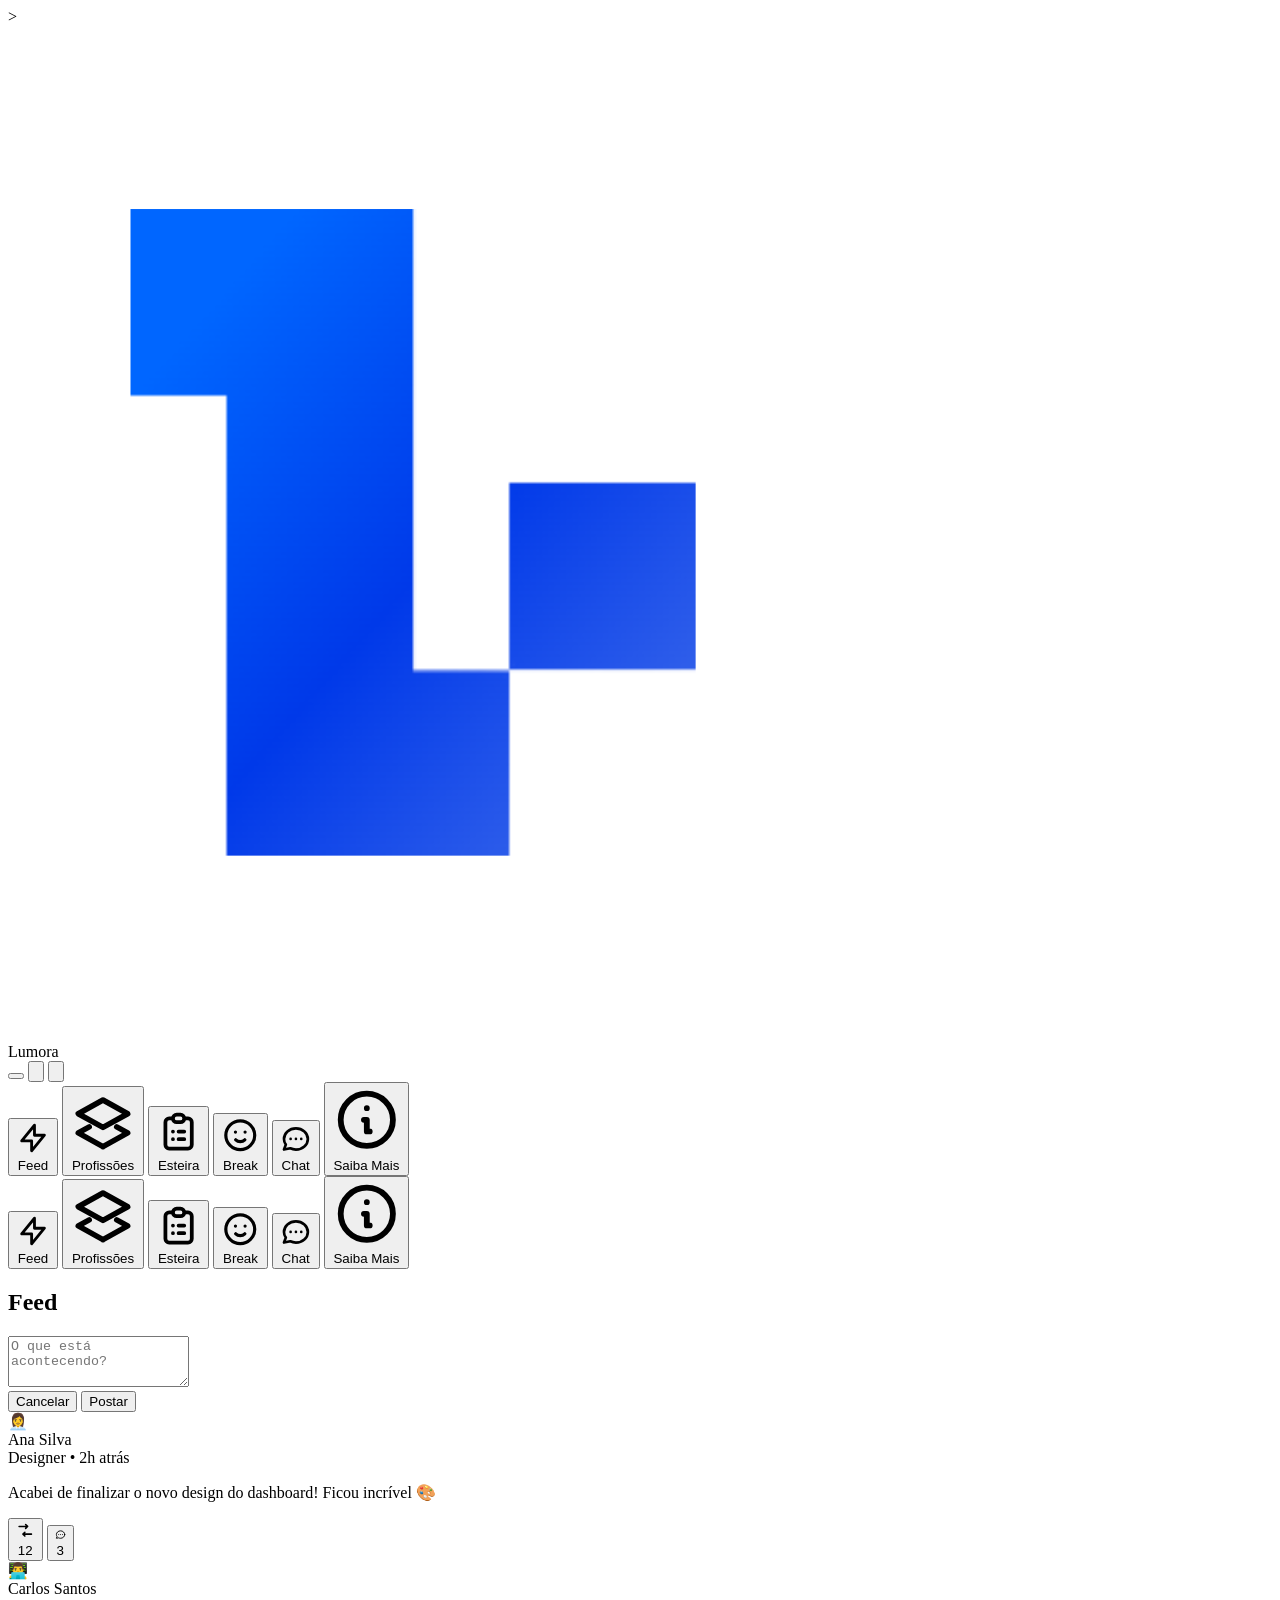
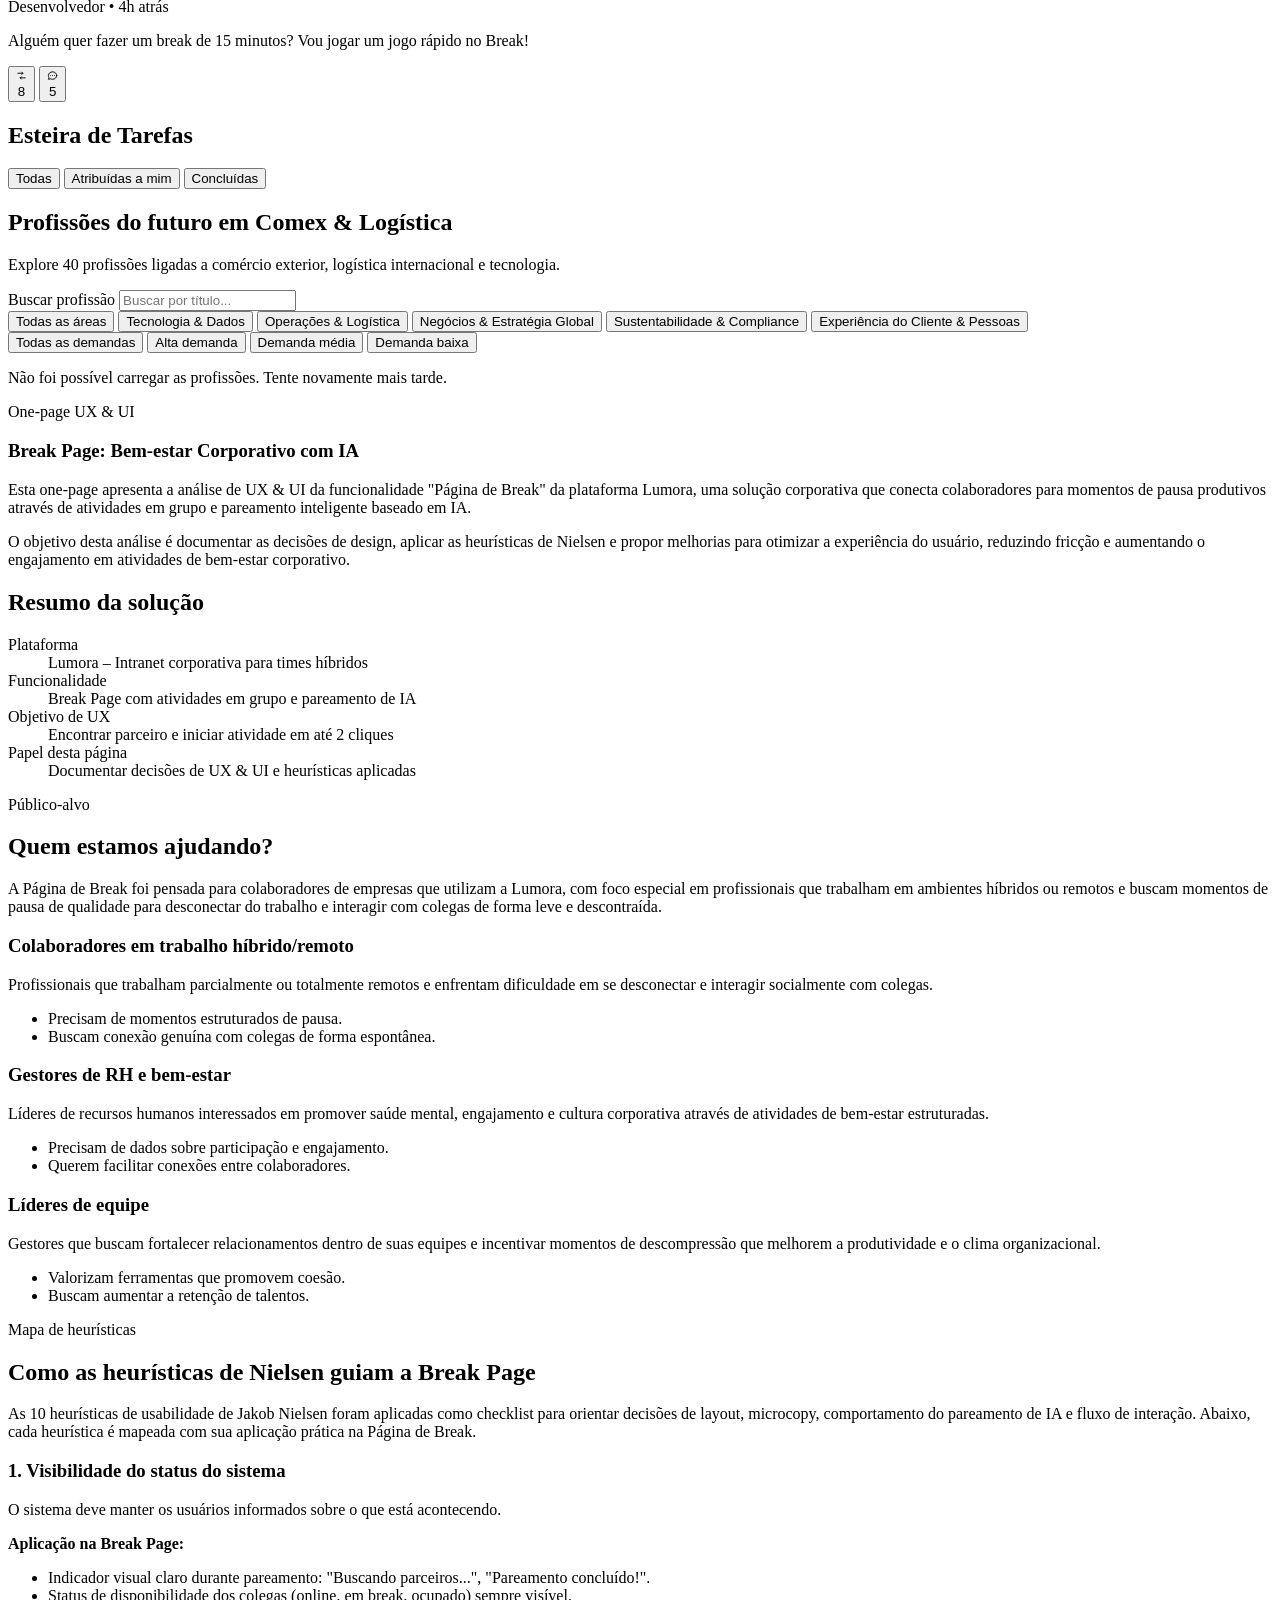
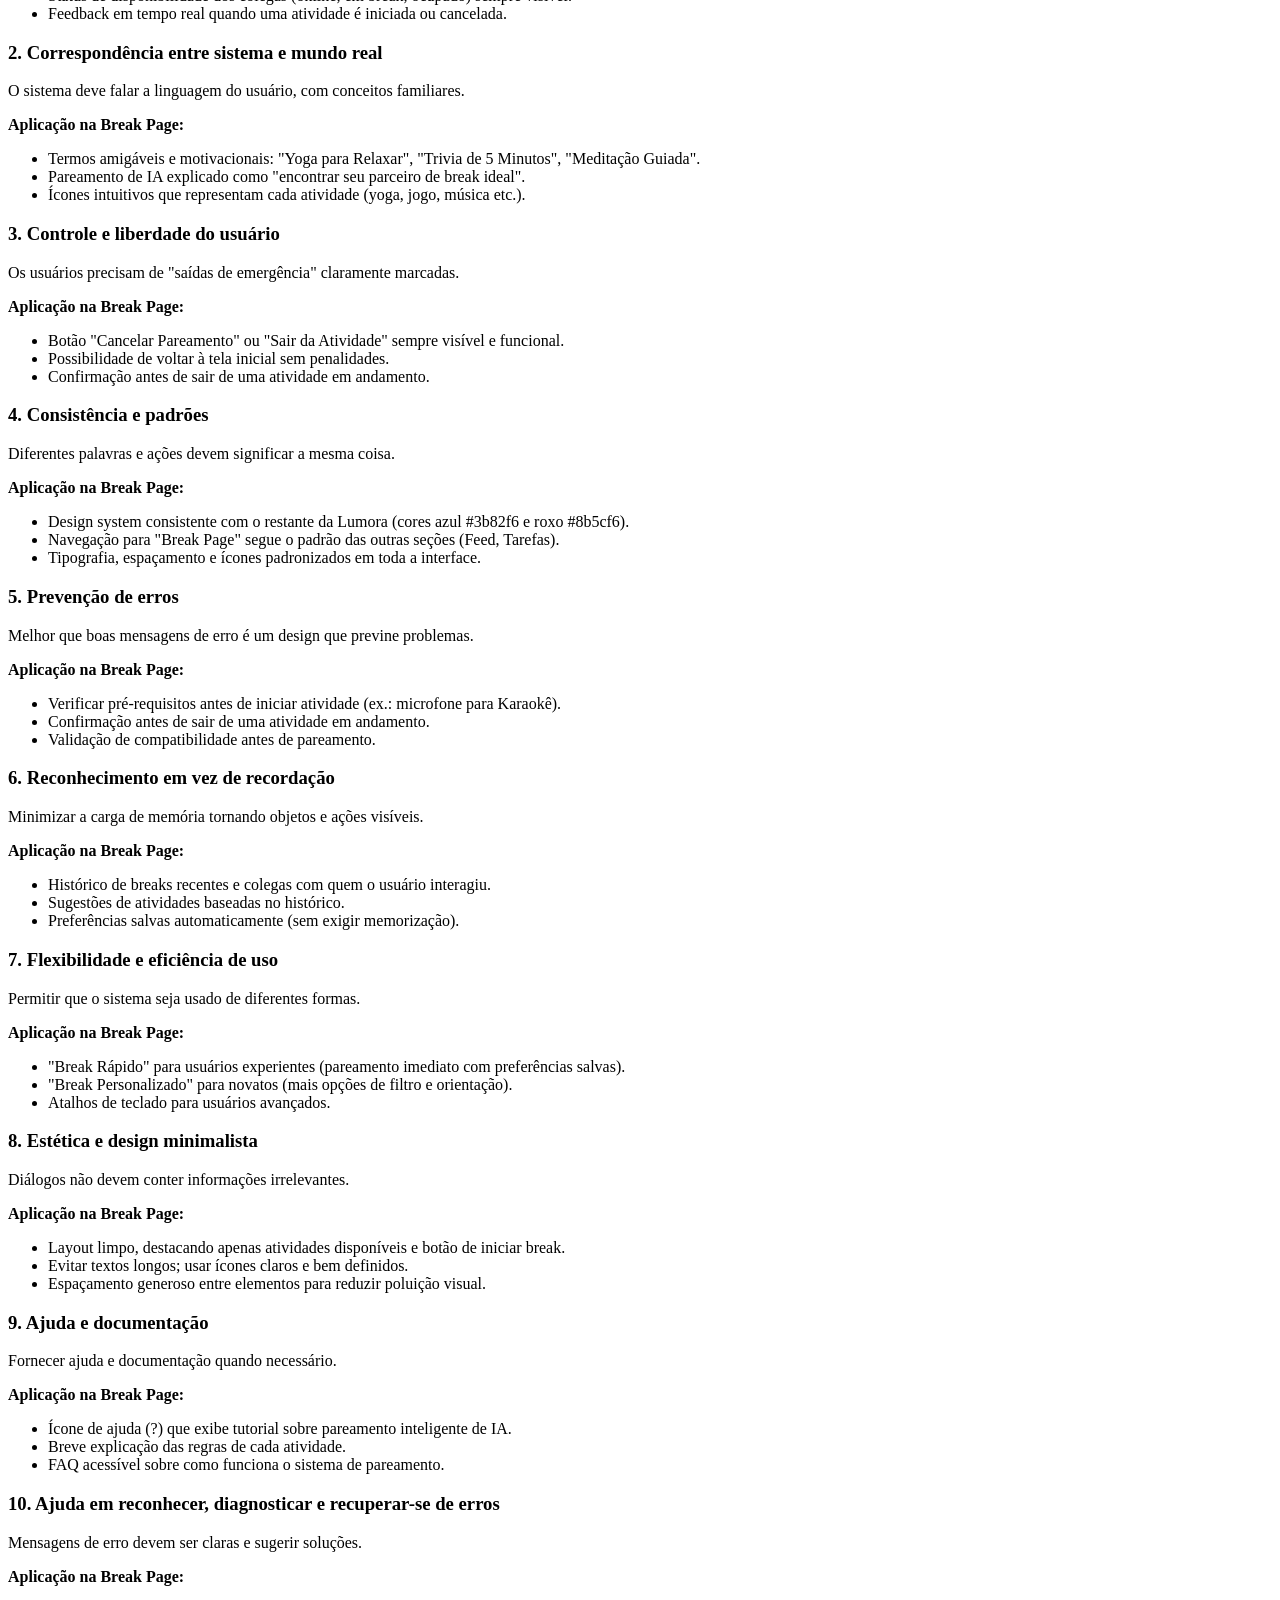
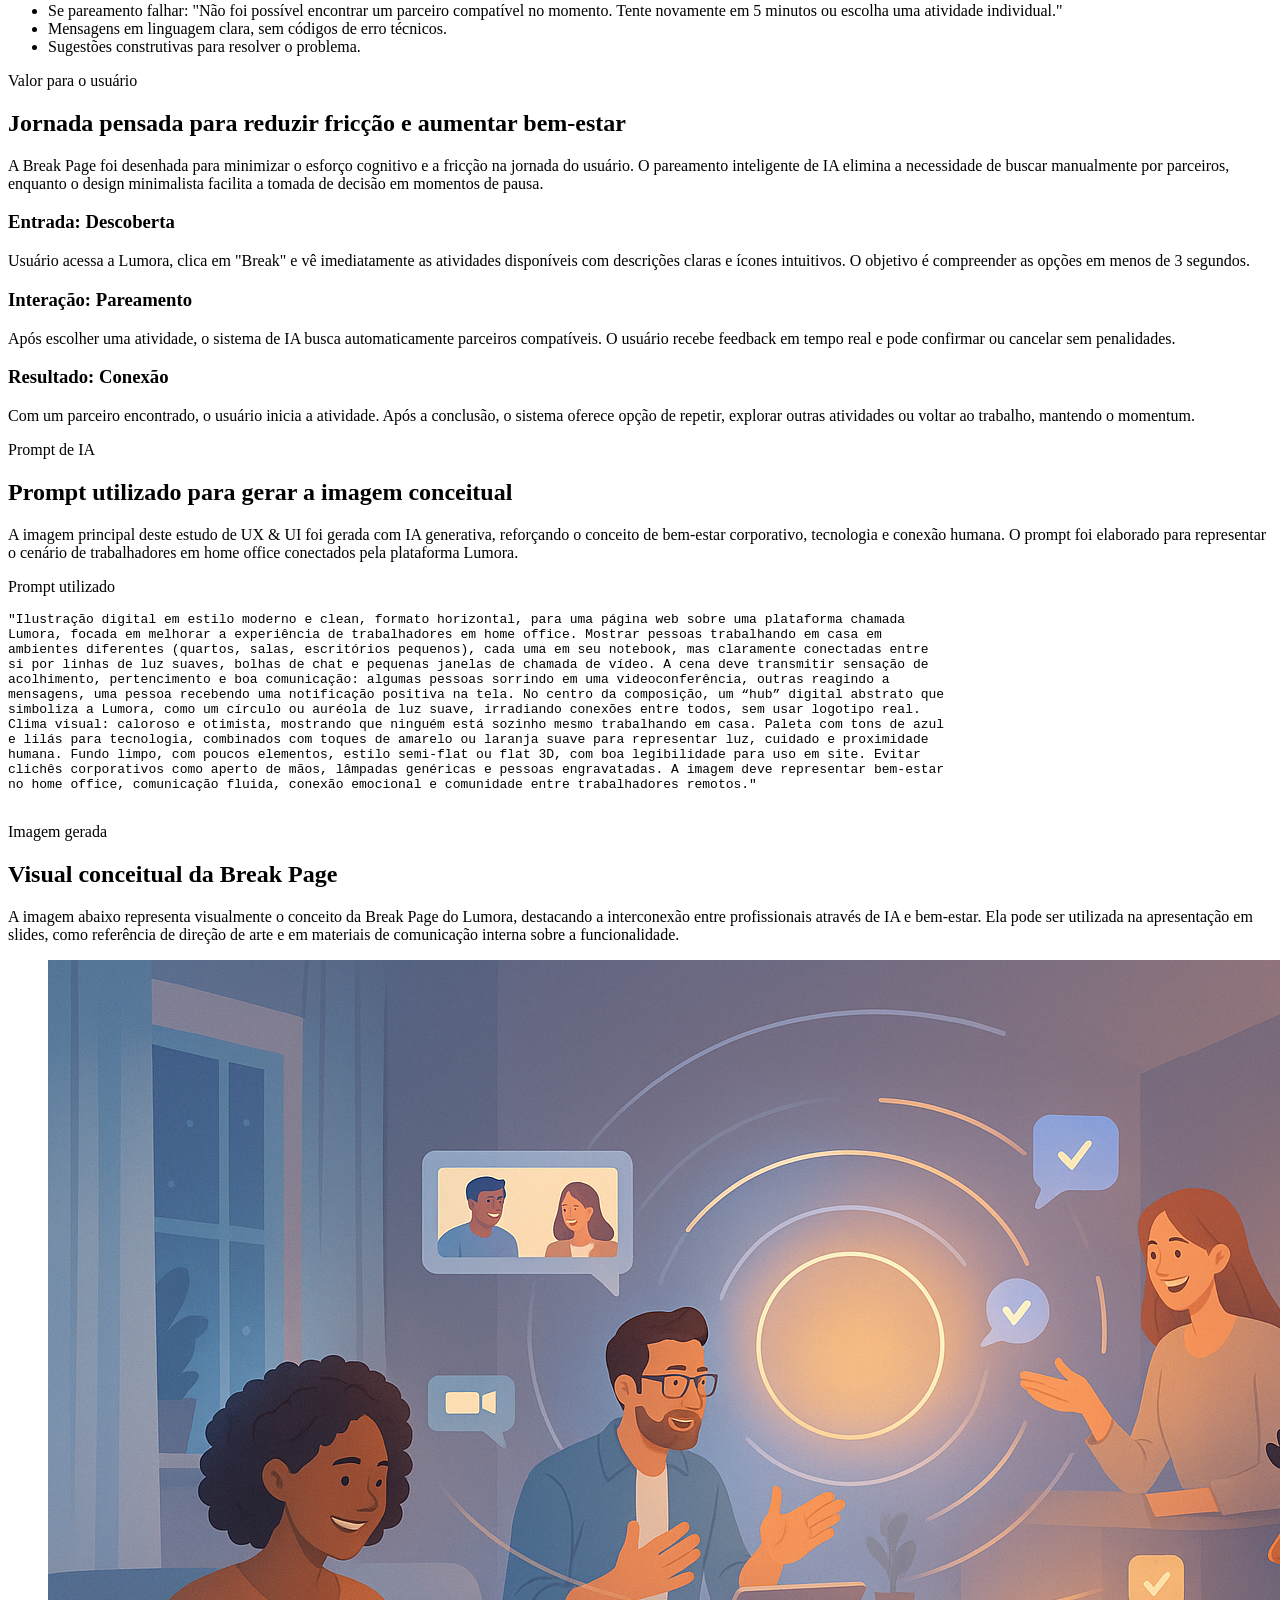
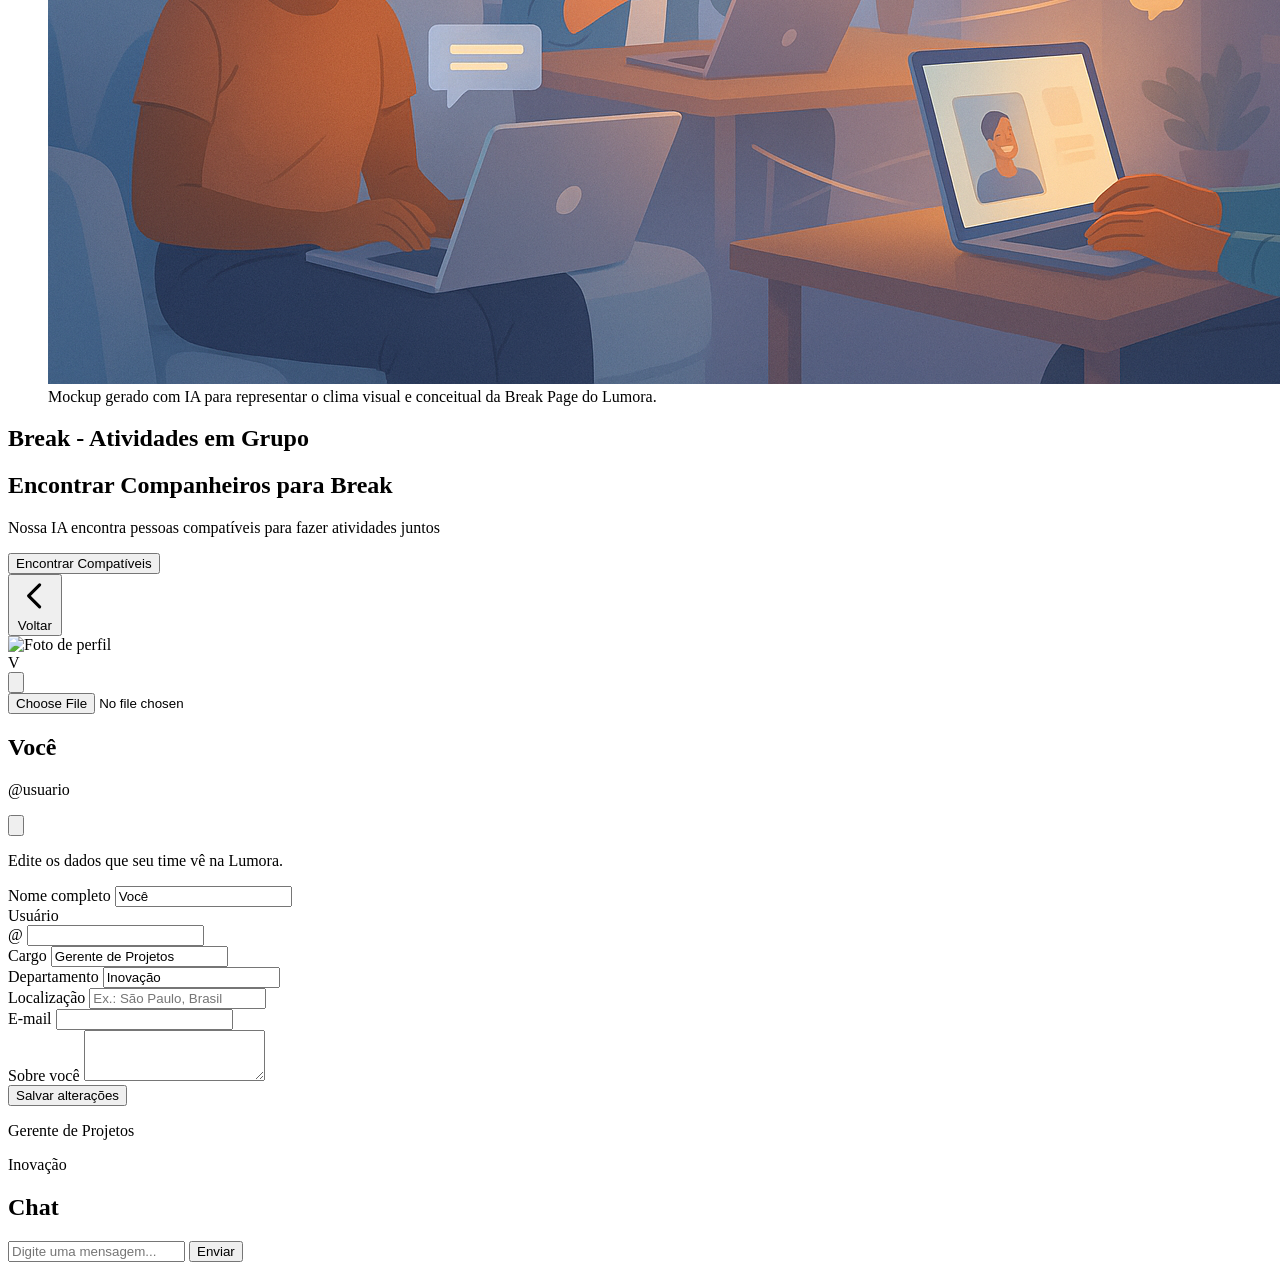
==== index.html @ 38720834 "Atualizando" ====
<!DOCTYPE html>
<html lang="pt-BR">

<head>
  <meta charset="UTF-8">
  <meta name="viewport" content="width=device-width, initial-scale=1.0">
  <title>Lumora - Plataforma Corporativa</title>
  <link href="./dist/output.css" rel="stylesheet">
  <script>

    (function () {
      const theme = localStorage.getItem('theme') || 'dark';
      if (theme === 'dark') {
        document.documentElement.classList.add('dark');
      } else {
        document.documentElement.classList.remove('dark');
      }
    })();
  </script>
</head>

<body
  class="bg-slate-50 dark:bg-slate-900 dark:bg-slate-950 dark:text-slate-50 min-h-screen text-slate-900 transition-colors">
  >
  <div id="app">
    <!-- Navigation -->
    <nav
      class="fixed top-0 left-0 right-0 h-16 bg-white dark:bg-slate-800 border-b border-slate-200 dark:border-slate-700 z-50 shadow-sm">
      <div class="h-full px-4 flex items-center justify-between max-w-7xl mx-auto">
        <div class="flex items-center gap-3">
          <div class="w-8 h-8 flex items-center justify-center flex-shrink-0">
            <img src="./assets/img/lumora-logo.png" alt="Lumora" class="w-8 h-8 object-contain">
          </div>
          <span class="font-bold text-lg hidden sm:inline text-slate-900 dark:text-white">Lumora</span>
        </div>
        <div class="flex items-center gap-2">
          <!-- Botão menu hambúrguer (só mobile) -->
          <button id="mobileMenuToggle"
            class="md:hidden flex flex-col justify-center items-center w-9 h-9 rounded-lg border border-slate-200 dark:border-slate-700 hover:bg-slate-100 dark:hover:bg-slate-700 transition-colors"
            aria-label="Abrir menu">
            <span class="block w-5 h-0.5 bg-slate-800 dark:bg-slate-100 rounded-sm"></span>
            <span class="block w-5 h-0.5 bg-slate-800 dark:bg-slate-100 rounded-sm my-0.5"></span>
            <span class="block w-5 h-0.5 bg-slate-800 dark:bg-slate-100 rounded-sm"></span>
          </button>

          <button id="themeToggle" class="p-2 rounded-lg hover:bg-slate-100 dark:hover:bg-slate-700 transition-colors"
            aria-label="Alternar tema" title="Alternar tema">
            <svg class="w-5 h-5" fill="currentColor" viewBox="0 0 20 20">
              <path d="M17.293 13.293A8 8 0 016.707 2.707a8.001 8.001 0 1010.586 10.586z"></path>
            </svg>
          </button>

          <button id="profileBtn" class="p-2 rounded-lg hover:bg-slate-100 dark:hover:bg-slate-700 transition-colors"
            aria-label="Perfil">
            <svg class="w-5 h-5" fill="none" stroke="currentColor" viewBox="0 0 24 24">
              <path stroke-linecap="round" stroke-linejoin="round" stroke-width="2"
                d="M16 7a4 4 0 11-8 0 4 4 0 018 0zM12 14a7 7 0 00-7 7h14a7 7 0 00-7-7z"></path>
            </svg>
          </button>
        </div>

      </div>
    </nav>

    <!-- Menu mobile (abre abaixo da barra fixa) -->
    <div id="mobileMenu"
      class="md:hidden fixed top-16 inset-x-0 bg-white dark:bg-slate-900 border-b border-slate-200 dark:border-slate-700 shadow-sm hidden z-40">
      <div class="px-4 py-3 space-y-1">
        <button
          class="nav-item w-full text-left px-4 py-3 rounded-lg bg-blue-50 dark:bg-blue-900/20 text-blue-600 dark:text-blue-400 font-medium transition-colors"
          data-page="feed">
          <svg class="w-5 h-5 inline mr-3" fill="none" stroke="currentColor" viewBox="0 0 24 24">
            <path stroke-linecap="round" stroke-linejoin="round" stroke-width="2" d="M13 10V3L4 14h7v7l9-11h-7z">
            </path>
          </svg>
          Feed
        </button>
        <button
          class="nav-item w-full text-left px-4 py-3 rounded-lg hover:bg-slate-100 dark:hover:bg-slate-700 transition-colors"
          data-page="professions">
          <svg class="w-5 h-5 inline mr-3" fill="none" stroke="currentColor" viewBox="0 0 24 24">
            <path stroke-linecap="round" stroke-linejoin="round" stroke-width="2"
              d="M12 14l9-5-9-5-9 5 9 5zm0 7l-9-5 4-2.222M12 21l9-5-4-2.222" />
          </svg>
          Profissões
        </button>

        <button
          class="nav-item w-full text-left px-4 py-3 rounded-lg hover:bg-slate-100 dark:hover:bg-slate-700 transition-colors"
          data-page="tasks">
          <svg class="w-5 h-5 inline mr-3" fill="none" stroke="currentColor" viewBox="0 0 24 24">
            <path stroke-linecap="round" stroke-linejoin="round" stroke-width="2"
              d="M9 5H7a2 2 0 00-2 2v12a2 2 0 002 2h10a2 2 0 002-2V7a2 2 0 00-2-2h-2M9 5a2 2 0 002 2h2a2 2 0 002-2M9 5a2 2 0 012-2h2a2 2 0 012 2m-3 7h3m-3 4h3m-6-4h.01M9 16h.01">
            </path>
          </svg>
          Esteira
        </button>
        <button
          class="nav-item w-full text-left px-4 py-3 rounded-lg hover:bg-slate-100 dark:hover:bg-slate-700 transition-colors"
          data-page="break">
          <svg class="w-5 h-5 inline mr-3" fill="none" stroke="currentColor" viewBox="0 0 24 24">
            <path stroke-linecap="round" stroke-linejoin="round" stroke-width="2"
              d="M14.828 14.828a4 4 0 01-5.656 0M9 10h.01M15 10h.01M21 12a9 9 0 11-18 0 9 9 0 0118 0z"></path>
          </svg>
          Break
        </button>
        <button
          class="nav-item w-full text-left px-4 py-3 rounded-lg hover:bg-slate-100 dark:hover:bg-slate-700 transition-colors"
          data-page="chat">
          <svg class="w-5 h-5 inline mr-3" fill="none" stroke="currentColor" viewBox="0 0 24 24">
            <path stroke-linecap="round" stroke-linejoin="round" stroke-width="2"
              d="M8 12h.01M12 12h.01M16 12h.01M21 12c0 4.418-4.03 8-9 8a9.863 9.863 0 01-4.255-.949L3 20l1.395-3.72C3.512 15.042 3 13.574 3 12c0-4.418 4.03-8 9-8s9 3.582 9 8z">
            </path>
          </svg>
          Chat
        </button>
        <button
          class="nav-item w-full text-left px-4 py-3 rounded-lg hover:bg-slate-100 dark:hover:bg-slate-700 transition-colors flex items-center"
          data-page="uxui">
          <svg class="w-5 h-5 inline mr-3" fill="none" stroke="currentColor" viewBox="0 0 24 24">
            <path stroke-linecap="round" stroke-linejoin="round" stroke-width="2"
              d="M13 16h-1v-4h-1m1-4h.01M12 3a9 9 0 100 18 9 9 0 000-18z" />
          </svg>
          <span>Saiba Mais</span>
        </button>

      </div>
    </div>

    <!-- Main Content -->
    <div class="flex pt-16 h-screen overflow-hidden">
      <!-- Sidebar -->
      <aside
        class="w-64 bg-white dark:bg-slate-800 border-r border-slate-200 dark:border-slate-700 overflow-y-auto hidden md:block">
        <div class="p-4 space-y-2">
          <button
            class="nav-item w-full text-left px-4 py-3 rounded-lg bg-blue-50 dark:bg-blue-900/20 text-blue-600 dark:text-blue-400 font-medium transition-colors"
            data-page="feed">
            <svg class="w-5 h-5 inline mr-3" fill="none" stroke="currentColor" viewBox="0 0 24 24">
              <path stroke-linecap="round" stroke-linejoin="round" stroke-width="2" d="M13 10V3L4 14h7v7l9-11h-7z">
              </path>
            </svg>
            Feed
          </button>
          <button
            class="nav-item w-full text-left px-4 py-3 rounded-lg hover:bg-slate-100 dark:hover:bg-slate-700 transition-colors"
            data-page="professions">
            <svg class="w-5 h-5 inline mr-3" fill="none" stroke="currentColor" viewBox="0 0 24 24">
              <path stroke-linecap="round" stroke-linejoin="round" stroke-width="2"
                d="M12 14l9-5-9-5-9 5 9 5zm0 7l-9-5 4-2.222M12 21l9-5-4-2.222" />
            </svg>
            Profissões
          </button>

          <button
            class="nav-item w-full text-left px-4 py-3 rounded-lg hover:bg-slate-100 dark:hover:bg-slate-700 transition-colors"
            data-page="tasks">
            <svg class="w-5 h-5 inline mr-3" fill="none" stroke="currentColor" viewBox="0 0 24 24">
              <path stroke-linecap="round" stroke-linejoin="round" stroke-width="2"
                d="M9 5H7a2 2 0 00-2 2v12a2 2 0 002 2h10a2 2 0 002-2V7a2 2 0 00-2-2h-2M9 5a2 2 0 002 2h2a2 2 0 002-2M9 5a2 2 0 012-2h2a2 2 0 012 2m-3 7h3m-3 4h3m-6-4h.01M9 16h.01">
              </path>
            </svg>
            Esteira
          </button>
          <button
            class="nav-item w-full text-left px-4 py-3 rounded-lg hover:bg-slate-100 dark:hover:bg-slate-700 transition-colors"
            data-page="break">
            <svg class="w-5 h-5 inline mr-3" fill="none" stroke="currentColor" viewBox="0 0 24 24">
              <path stroke-linecap="round" stroke-linejoin="round" stroke-width="2"
                d="M14.828 14.828a4 4 0 01-5.656 0M9 10h.01M15 10h.01M21 12a9 9 0 11-18 0 9 9 0 0118 0z"></path>
            </svg>
            Break
          </button>
          <button
            class="nav-item w-full text-left px-4 py-3 rounded-lg hover:bg-slate-100 dark:hover:bg-slate-700 transition-colors"
            data-page="chat">
            <svg class="w-5 h-5 inline mr-3" fill="none" stroke="currentColor" viewBox="0 0 24 24">
              <path stroke-linecap="round" stroke-linejoin="round" stroke-width="2"
                d="M8 12h.01M12 12h.01M16 12h.01M21 12c0 4.418-4.03 8-9 8a9.863 9.863 0 01-4.255-.949L3 20l1.395-3.72C3.512 15.042 3 13.574 3 12c0-4.418 4.03-8 9-8s9 3.582 9 8z">
              </path>
            </svg>
            Chat
          </button>

          <button
            class="nav-item w-full text-left px-4 py-3 rounded-lg hover:bg-slate-100 dark:hover:bg-slate-700 transition-colors flex items-center"
            data-page="uxui">
            <svg class="w-5 h-5 inline mr-3" fill="none" stroke="currentColor" viewBox="0 0 24 24">
              <path stroke-linecap="round" stroke-linejoin="round" stroke-width="2"
                d="M13 16h-1v-4h-1m1-4h.01M12 3a9 9 0 100 18 9 9 0 000-18z" />
            </svg>
            <span>Saiba Mais</span>
          </button>
        </div>
      </aside>

      <!-- Main Area -->
      <main class="flex-1 overflow-y-auto bg-slate-50 dark:bg-slate-900">
        <!-- Feed Page -->
        <section id="feed-page" class="page-content p-4 md:p-6">
          <div class="max-w-2xl mx-auto">
            <h1 class="text-3xl font-bold mb-6">Feed</h1>

            <!-- New Post Form -->
            <div class="bg-white dark:bg-slate-800 rounded-lg border border-slate-200 dark:border-slate-700 p-4 mb-6">
              <textarea id="newPostText" placeholder="O que está acontecendo?"
                class="w-full bg-transparent resize-none focus:outline-none text-sm placeholder-slate-400 dark:placeholder-slate-500"
                rows="3"></textarea>
              <div class="flex justify-end gap-2 mt-3">
                <button
                  class="px-4 py-2 text-sm font-medium text-slate-600 dark:text-slate-400 hover:bg-slate-100 dark:hover:bg-slate-700 rounded-lg transition-colors">Cancelar</button>
                <button id="postBtn"
                  class="px-4 py-2 text-sm font-medium bg-blue-600 text-white rounded-lg hover:bg-blue-700 transition-colors">Postar</button>
              </div>
            </div>

            <!-- Posts Feed -->
            <div id="feed-list" class="space-y-4">
              <!-- Posts will be rendered here -->
            </div>
          </div>
        </section>

        <!-- Tasks Page -->
        <section id="tasks-page" class="page-content hidden p-4 md:p-6">
          <div class="max-w-4xl mx-auto">
            <h1 class="text-3xl font-bold mb-6">Esteira de Tarefas</h1>

            <!-- Task Filters -->
            <div class="flex gap-2 mb-6 overflow-x-auto pb-2">
              <button
                class="task-filter px-4 py-2 rounded-full text-sm font-medium bg-blue-100 dark:bg-blue-900/30 text-blue-600 dark:text-blue-400 whitespace-nowrap"
                data-filter="all">Todas</button>
              <button
                class="task-filter px-4 py-2 rounded-full text-sm font-medium hover:bg-slate-100 dark:hover:bg-slate-700 whitespace-nowrap"
                data-filter="assigned">Atribuídas a mim</button>
              <button
                class="task-filter px-4 py-2 rounded-full text-sm font-medium hover:bg-slate-100 dark:hover:bg-slate-700 whitespace-nowrap"
                data-filter="completed">Concluídas</button>
            </div>

            <!-- Tasks List -->
            <div id="tasks-list" class="space-y-3">
              <!-- Tasks will be rendered here -->
            </div>
          </div>
        </section>

        <!-- Professions Page -->
        <section id="professions-page" class="page-content hidden p-4 md:p-6">
          <!-- Profissões do Futuro (SPA GS) -->
          <section id="professions-section" aria-labelledby="professions-title" class="mt-10">
            <div class="max-w-2xl mx-auto">
              <div class="flex flex-col gap-4 md:flex-row md:items-end md:justify-between mb-4">
                <div>
                  <h2 id="professions-title" class="text-2xl font-bold">Profissões do futuro em Comex & Logística</h2>
                  <p class="text-sm text-slate-600 dark:text-slate-400">
                    Explore 40 profissões ligadas a comércio exterior, logística internacional e tecnologia.
                  </p>
                </div>
                <div class="w-full md:w-64">
                  <label for="professions-search" class="sr-only">Buscar profissão</label>
                  <input id="professions-search" type="text" placeholder="Buscar por título..."
                    class="w-full px-3 py-2 rounded-lg border border-slate-200 dark:border-slate-700 bg-white dark:bg-slate-800 text-sm focus:outline-none focus:ring-2 focus:ring-blue-500">
                </div>
              </div>

              <!-- Filtros -->
              <div class="flex flex-wrap gap-2 mb-4" aria-label="Filtrar por área">
                <button type="button"
                  class="profession-area-filter px-3 py-1.5 rounded-full text-xs border border-slate-300 dark:border-slate-600"
                  data-area="all">
                  Todas as áreas
                </button>
                <button type="button"
                  class="profession-area-filter px-3 py-1.5 rounded-full text-xs border border-slate-300 dark:border-slate-600"
                  data-area="Tecnologia & Dados">
                  Tecnologia & Dados
                </button>
                <button type="button"
                  class="profession-area-filter px-3 py-1.5 rounded-full text-xs border border-slate-300 dark:border-slate-600"
                  data-area="Operações & Logística">
                  Operações & Logística
                </button>
                <button type="button"
                  class="profession-area-filter px-3 py-1.5 rounded-full text-xs border border-slate-300 dark:border-slate-600"
                  data-area="Negócios & Estratégia Global">
                  Negócios & Estratégia Global
                </button>
                <button type="button"
                  class="profession-area-filter px-3 py-1.5 rounded-full text-xs border border-slate-300 dark:border-slate-600"
                  data-area="Sustentabilidade & Compliance">
                  Sustentabilidade & Compliance
                </button>
                <button type="button"
                  class="profession-area-filter px-3 py-1.5 rounded-full text-xs border border-slate-300 dark:border-slate-600"
                  data-area="Experiência do Cliente & Pessoas">
                  Experiência do Cliente & Pessoas
                </button>
              </div>

              <div class="flex flex-wrap gap-2 mb-6" aria-label="Filtrar por demanda">
                <button type="button"
                  class="profession-demand-filter px-3 py-1.5 rounded-full text-xs border border-slate-300 dark:border-slate-600"
                  data-demand="all">
                  Todas as demandas
                </button>
                <button type="button"
                  class="profession-demand-filter px-3 py-1.5 rounded-full text-xs border border-slate-300 dark:border-slate-600"
                  data-demand="Alta">
                  Alta demanda
                </button>
                <button type="button"
                  class="profession-demand-filter px-3 py-1.5 rounded-full text-xs border border-slate-300 dark:border-slate-600"
                  data-demand="Média">
                  Demanda média
                </button>
                <button type="button"
                  class="profession-demand-filter px-3 py-1.5 rounded-full text-xs border border-slate-300 dark:border-slate-600"
                  data-demand="Baixa">
                  Demanda baixa
                </button>
              </div>

              <!-- Lista de profissões -->
              <div id="professions-list" class="grid gap-4 sm:grid-cols-2" aria-live="polite">
                <!-- Cards de profissões serão renderizados aqui -->
              </div>
            </div>
          </section>
        </section>


        <section id="uxui-page" class="page-content hidden p-4 md:p-6">
          <div class="max-w-6xl mx-auto">

            <!-- 1. Tema -->
            <section id="tema" class="grid gap-10 md:grid-cols-2 items-center">
              <div>
                <p class="text-xs uppercase tracking-[0.22em] text-blue-500 dark:text-blue-400 mb-3">One-page UX &amp;
                  UI</p>
                <h1 class="text-3xl md:text-4xl font-bold leading-tight mb-4 text-slate-900 dark:text-slate-50">
                  Break Page: <span class="text-blue-600 dark:text-blue-400">Bem-estar Corporativo com IA</span>
                </h1>
                <p class="text-sm md:text-base text-slate-600 dark:text-slate-300 mb-4">
                  Esta one-page apresenta a análise de UX &amp; UI da funcionalidade "Página de Break" da plataforma
                  Lumora,
                  uma solução corporativa que conecta colaboradores para momentos de pausa produtivos através de
                  atividades
                  em grupo e pareamento inteligente baseado em IA.
                </p>
                <p class="text-sm text-slate-600 dark:text-slate-400">
                  O objetivo desta análise é documentar as decisões de design, aplicar as heurísticas de Nielsen e
                  propor
                  melhorias para otimizar a experiência do usuário, reduzindo fricção e aumentando o engajamento em
                  atividades
                  de bem-estar corporativo.
                </p>
              </div>
              <div
                class="bg-gradient-to-br from-blue-50 via-white to-purple-50 dark:from-blue-600/20 dark:via-slate-900 dark:to-purple-500/10 rounded-2xl border border-slate-200 dark:border-slate-700 p-6">
                <h2 class="text-sm font-semibold mb-3 text-slate-900 dark:text-slate-100">Resumo da solução</h2>
                <dl class="space-y-3 text-xs text-slate-600 dark:text-slate-300">
                  <div class="flex justify-between gap-4">
                    <dt class="text-slate-500 dark:text-slate-400">Plataforma</dt>
                    <dd class="font-medium text-slate-900 dark:text-slate-100 text-right">
                      Lumora – Intranet corporativa para times híbridos
                    </dd>
                  </div>
                  <div class="flex justify-between gap-4">
                    <dt class="text-slate-500 dark:text-slate-400">Funcionalidade</dt>
                    <dd class="font-medium text-slate-900 dark:text-slate-100 text-right">
                      Break Page com atividades em grupo e pareamento de IA
                    </dd>
                  </div>
                  <div class="flex justify-between gap-4">
                    <dt class="text-slate-500 dark:text-slate-400">Objetivo de UX</dt>
                    <dd class="font-medium text-slate-900 dark:text-slate-100 text-right">
                      Encontrar parceiro e iniciar atividade em até 2 cliques
                    </dd>
                  </div>
                  <div class="flex justify-between gap-4">
                    <dt class="text-slate-500 dark:text-slate-400">Papel desta página</dt>
                    <dd class="font-medium text-slate-900 dark:text-slate-100 text-right">
                      Documentar decisões de UX &amp; UI e heurísticas aplicadas
                    </dd>
                  </div>
                </dl>
              </div>
            </section>

            <!-- 2. Público-alvo -->
            <section id="publico" class="space-y-6 mt-16">
              <header>
                <p class="text-xs uppercase tracking-[0.22em] text-blue-500 dark:text-blue-400 mb-2">Público-alvo</p>
                <h2 class="text-xl md:text-2xl font-semibold mb-2 text-slate-900 dark:text-slate-50">Quem estamos
                  ajudando?</h2>
                <p class="text-sm text-slate-600 dark:text-slate-300 max-w-2xl">
                  A Página de Break foi pensada para colaboradores de empresas que utilizam a Lumora, com foco especial
                  em
                  profissionais que trabalham em ambientes híbridos ou remotos e buscam momentos de pausa de qualidade
                  para
                  desconectar do trabalho e interagir com colegas de forma leve e descontraída.
                </p>
              </header>
              <div class="grid gap-4 md:grid-cols-3">
                <article
                  class="rounded-2xl border border-slate-200 dark:border-slate-700 bg-white dark:bg-slate-800 p-4">
                  <h3 class="text-sm font-semibold mb-1 text-slate-900 dark:text-slate-100">
                    Colaboradores em trabalho híbrido/remoto
                  </h3>
                  <p class="text-xs text-slate-600 dark:text-slate-300 mb-2">
                    Profissionais que trabalham parcialmente ou totalmente remotos e enfrentam dificuldade em se
                    desconectar
                    e interagir socialmente com colegas.
                  </p>
                  <ul class="text-[11px] text-slate-600 dark:text-slate-400 space-y-1 list-disc list-inside">
                    <li>Precisam de momentos estruturados de pausa.</li>
                    <li>Buscam conexão genuína com colegas de forma espontânea.</li>
                  </ul>
                </article>

                <article
                  class="rounded-2xl border border-slate-200 dark:border-slate-700 bg-white dark:bg-slate-800 p-4">
                  <h3 class="text-sm font-semibold mb-1 text-slate-900 dark:text-slate-100">
                    Gestores de RH e bem-estar
                  </h3>
                  <p class="text-xs text-slate-600 dark:text-slate-300 mb-2">
                    Líderes de recursos humanos interessados em promover saúde mental, engajamento e cultura corporativa
                    através de atividades de bem-estar estruturadas.
                  </p>
                  <ul class="text-[11px] text-slate-600 dark:text-slate-400 space-y-1 list-disc list-inside">
                    <li>Precisam de dados sobre participação e engajamento.</li>
                    <li>Querem facilitar conexões entre colaboradores.</li>
                  </ul>
                </article>

                <article
                  class="rounded-2xl border border-slate-200 dark:border-slate-700 bg-white dark:bg-slate-800 p-4">
                  <h3 class="text-sm font-semibold mb-1 text-slate-900 dark:text-slate-100">
                    Líderes de equipe
                  </h3>
                  <p class="text-xs text-slate-600 dark:text-slate-300 mb-2">
                    Gestores que buscam fortalecer relacionamentos dentro de suas equipes e incentivar momentos de
                    descompressão que melhorem a produtividade e o clima organizacional.
                  </p>
                  <ul class="text-[11px] text-slate-600 dark:text-slate-400 space-y-1 list-disc list-inside">
                    <li>Valorizam ferramentas que promovem coesão.</li>
                    <li>Buscam aumentar a retenção de talentos.</li>
                  </ul>
                </article>
              </div>
            </section>

            <!-- 3. Mapa de heurísticas -->
            <section id="heuristicas" class="space-y-6 mt-16">
              <header>
                <p class="text-xs uppercase tracking-[0.22em] text-blue-500 dark:text-blue-400 mb-2">Mapa de heurísticas
                </p>
                <h2 class="text-xl md:text-2xl font-semibold mb-2 text-slate-900 dark:text-slate-50">
                  Como as heurísticas de Nielsen guiam a Break Page
                </h2>
                <p class="text-sm text-slate-600 dark:text-slate-300 max-w-2xl">
                  As 10 heurísticas de usabilidade de Jakob Nielsen foram aplicadas como checklist para orientar
                  decisões de
                  layout, microcopy, comportamento do pareamento de IA e fluxo de interação. Abaixo, cada heurística é
                  mapeada
                  com sua aplicação prática na Página de Break.
                </p>
              </header>
              <div class="space-y-4">

                <!-- Heurística 1 -->
                <article
                  class="rounded-2xl border border-slate-200 dark:border-slate-700 bg-white dark:bg-slate-800 p-4">
                  <div class="grid gap-4 md:grid-cols-3">
                    <div>
                      <h3 class="text-sm font-semibold mb-1 text-blue-600 dark:text-blue-400">
                        1. Visibilidade do status do sistema
                      </h3>
                      <p class="text-[11px] text-slate-600 dark:text-slate-400">
                        O sistema deve manter os usuários informados sobre o que está acontecendo.
                      </p>
                    </div>
                    <div class="md:col-span-2">
                      <p class="text-xs text-slate-700 dark:text-slate-300 mb-2">
                        <strong>Aplicação na Break Page:</strong>
                      </p>
                      <ul class="text-[11px] text-slate-600 dark:text-slate-300 space-y-1 list-disc list-inside">
                        <li>Indicador visual claro durante pareamento: "Buscando parceiros...", "Pareamento concluído!".
                        </li>
                        <li>Status de disponibilidade dos colegas (online, em break, ocupado) sempre visível.</li>
                        <li>Feedback em tempo real quando uma atividade é iniciada ou cancelada.</li>
                      </ul>
                    </div>
                  </div>
                </article>

                <!-- Heurística 2 -->
                <article
                  class="rounded-2xl border border-slate-200 dark:border-slate-700 bg-white dark:bg-slate-800 p-4">
                  <div class="grid gap-4 md:grid-cols-3">
                    <div>
                      <h3 class="text-sm font-semibold mb-1 text-blue-600 dark:text-blue-400">
                        2. Correspondência entre sistema e mundo real
                      </h3>
                      <p class="text-[11px] text-slate-600 dark:text-slate-400">
                        O sistema deve falar a linguagem do usuário, com conceitos familiares.
                      </p>
                    </div>
                    <div class="md:col-span-2">
                      <p class="text-xs text-slate-700 dark:text-slate-300 mb-2">
                        <strong>Aplicação na Break Page:</strong>
                      </p>
                      <ul class="text-[11px] text-slate-600 dark:text-slate-300 space-y-1 list-disc list-inside">
                        <li>Termos amigáveis e motivacionais: "Yoga para Relaxar", "Trivia de 5 Minutos", "Meditação
                          Guiada".</li>
                        <li>Pareamento de IA explicado como "encontrar seu parceiro de break ideal".</li>
                        <li>Ícones intuitivos que representam cada atividade (yoga, jogo, música etc.).</li>
                      </ul>
                    </div>
                  </div>
                </article>

                <!-- Heurística 3 -->
                <article
                  class="rounded-2xl border border-slate-200 dark:border-slate-700 bg-white dark:bg-slate-800 p-4">
                  <div class="grid gap-4 md:grid-cols-3">
                    <div>
                      <h3 class="text-sm font-semibold mb-1 text-blue-600 dark:text-blue-400">
                        3. Controle e liberdade do usuário
                      </h3>
                      <p class="text-[11px] text-slate-600 dark:text-slate-400">
                        Os usuários precisam de "saídas de emergência" claramente marcadas.
                      </p>
                    </div>
                    <div class="md:col-span-2">
                      <p class="text-xs text-slate-700 dark:text-slate-300 mb-2">
                        <strong>Aplicação na Break Page:</strong>
                      </p>
                      <ul class="text-[11px] text-slate-600 dark:text-slate-300 space-y-1 list-disc list-inside">
                        <li>Botão "Cancelar Pareamento" ou "Sair da Atividade" sempre visível e funcional.</li>
                        <li>Possibilidade de voltar à tela inicial sem penalidades.</li>
                        <li>Confirmação antes de sair de uma atividade em andamento.</li>
                      </ul>
                    </div>
                  </div>
                </article>

                <!-- Heurística 4 -->
                <article
                  class="rounded-2xl border border-slate-200 dark:border-slate-700 bg-white dark:bg-slate-800 p-4">
                  <div class="grid gap-4 md:grid-cols-3">
                    <div>
                      <h3 class="text-sm font-semibold mb-1 text-blue-600 dark:text-blue-400">
                        4. Consistência e padrões
                      </h3>
                      <p class="text-[11px] text-slate-600 dark:text-slate-400">
                        Diferentes palavras e ações devem significar a mesma coisa.
                      </p>
                    </div>
                    <div class="md:col-span-2">
                      <p class="text-xs text-slate-700 dark:text-slate-300 mb-2">
                        <strong>Aplicação na Break Page:</strong>
                      </p>
                      <ul class="text-[11px] text-slate-600 dark:text-slate-300 space-y-1 list-disc list-inside">
                        <li>Design system consistente com o restante da Lumora (cores azul #3b82f6 e roxo #8b5cf6).</li>
                        <li>Navegação para "Break Page" segue o padrão das outras seções (Feed, Tarefas).</li>
                        <li>Tipografia, espaçamento e ícones padronizados em toda a interface.</li>
                      </ul>
                    </div>
                  </div>
                </article>

                <!-- Heurística 5 -->
                <article
                  class="rounded-2xl border border-slate-200 dark:border-slate-700 bg-white dark:bg-slate-800 p-4">
                  <div class="grid gap-4 md:grid-cols-3">
                    <div>
                      <h3 class="text-sm font-semibold mb-1 text-blue-600 dark:text-blue-400">
                        5. Prevenção de erros
                      </h3>
                      <p class="text-[11px] text-slate-600 dark:text-slate-400">
                        Melhor que boas mensagens de erro é um design que previne problemas.
                      </p>
                    </div>
                    <div class="md:col-span-2">
                      <p class="text-xs text-slate-700 dark:text-slate-300 mb-2">
                        <strong>Aplicação na Break Page:</strong>
                      </p>
                      <ul class="text-[11px] text-slate-600 dark:text-slate-300 space-y-1 list-disc list-inside">
                        <li>Verificar pré-requisitos antes de iniciar atividade (ex.: microfone para Karaokê).</li>
                        <li>Confirmação antes de sair de uma atividade em andamento.</li>
                        <li>Validação de compatibilidade antes de pareamento.</li>
                      </ul>
                    </div>
                  </div>
                </article>

                <!-- Heurística 6 -->
                <article
                  class="rounded-2xl border border-slate-200 dark:border-slate-700 bg-white dark:bg-slate-800 p-4">
                  <div class="grid gap-4 md:grid-cols-3">
                    <div>
                      <h3 class="text-sm font-semibold mb-1 text-blue-600 dark:text-blue-400">
                        6. Reconhecimento em vez de recordação
                      </h3>
                      <p class="text-[11px] text-slate-600 dark:text-slate-400">
                        Minimizar a carga de memória tornando objetos e ações visíveis.
                      </p>
                    </div>
                    <div class="md:col-span-2">
                      <p class="text-xs text-slate-700 dark:text-slate-300 mb-2">
                        <strong>Aplicação na Break Page:</strong>
                      </p>
                      <ul class="text-[11px] text-slate-600 dark:text-slate-300 space-y-1 list-disc list-inside">
                        <li>Histórico de breaks recentes e colegas com quem o usuário interagiu.</li>
                        <li>Sugestões de atividades baseadas no histórico.</li>
                        <li>Preferências salvas automaticamente (sem exigir memorização).</li>
                      </ul>
                    </div>
                  </div>
                </article>

                <!-- Heurística 7 -->
                <article
                  class="rounded-2xl border border-slate-200 dark:border-slate-700 bg-white dark:bg-slate-800 p-4">
                  <div class="grid gap-4 md:grid-cols-3">
                    <div>
                      <h3 class="text-sm font-semibold mb-1 text-blue-600 dark:text-blue-400">
                        7. Flexibilidade e eficiência de uso
                      </h3>
                      <p class="text-[11px] text-slate-600 dark:text-slate-400">
                        Permitir que o sistema seja usado de diferentes formas.
                      </p>
                    </div>
                    <div class="md:col-span-2">
                      <p class="text-xs text-slate-700 dark:text-slate-300 mb-2">
                        <strong>Aplicação na Break Page:</strong>
                      </p>
                      <ul class="text-[11px] text-slate-600 dark:text-slate-300 space-y-1 list-disc list-inside">
                        <li>"Break Rápido" para usuários experientes (pareamento imediato com preferências salvas).</li>
                        <li>"Break Personalizado" para novatos (mais opções de filtro e orientação).</li>
                        <li>Atalhos de teclado para usuários avançados.</li>
                      </ul>
                    </div>
                  </div>
                </article>

                <!-- Heurística 8 -->
                <article
                  class="rounded-2xl border border-slate-200 dark:border-slate-700 bg-white dark:bg-slate-800 p-4">
                  <div class="grid gap-4 md:grid-cols-3">
                    <div>
                      <h3 class="text-sm font-semibold mb-1 text-blue-600 dark:text-blue-400">
                        8. Estética e design minimalista
                      </h3>
                      <p class="text-[11px] text-slate-600 dark:text-slate-400">
                        Diálogos não devem conter informações irrelevantes.
                      </p>
                    </div>
                    <div class="md:col-span-2">
                      <p class="text-xs text-slate-700 dark:text-slate-300 mb-2">
                        <strong>Aplicação na Break Page:</strong>
                      </p>
                      <ul class="text-[11px] text-slate-600 dark:text-slate-300 space-y-1 list-disc list-inside">
                        <li>Layout limpo, destacando apenas atividades disponíveis e botão de iniciar break.</li>
                        <li>Evitar textos longos; usar ícones claros e bem definidos.</li>
                        <li>Espaçamento generoso entre elementos para reduzir poluição visual.</li>
                      </ul>
                    </div>
                  </div>
                </article>

                <!-- Heurística 9 -->
                <article
                  class="rounded-2xl border border-slate-200 dark:border-slate-700 bg-white dark:bg-slate-800 p-4">
                  <div class="grid gap-4 md:grid-cols-3">
                    <div>
                      <h3 class="text-sm font-semibold mb-1 text-blue-600 dark:text-blue-400">
                        9. Ajuda e documentação
                      </h3>
                      <p class="text-[11px] text-slate-600 dark:text-slate-400">
                        Fornecer ajuda e documentação quando necessário.
                      </p>
                    </div>
                    <div class="md:col-span-2">
                      <p class="text-xs text-slate-700 dark:text-slate-300 mb-2">
                        <strong>Aplicação na Break Page:</strong>
                      </p>
                      <ul class="text-[11px] text-slate-600 dark:text-slate-300 space-y-1 list-disc list-inside">
                        <li>Ícone de ajuda (?) que exibe tutorial sobre pareamento inteligente de IA.</li>
                        <li>Breve explicação das regras de cada atividade.</li>
                        <li>FAQ acessível sobre como funciona o sistema de pareamento.</li>
                      </ul>
                    </div>
                  </div>
                </article>

                <!-- Heurística 10 -->
                <article
                  class="rounded-2xl border border-slate-200 dark:border-slate-700 bg-white dark:bg-slate-800 p-4">
                  <div class="grid gap-4 md:grid-cols-3">
                    <div>
                      <h3 class="text-sm font-semibold mb-1 text-blue-600 dark:text-blue-400">
                        10. Ajuda em reconhecer, diagnosticar e recuperar-se de erros
                      </h3>
                      <p class="text-[11px] text-slate-600 dark:text-slate-400">
                        Mensagens de erro devem ser claras e sugerir soluções.
                      </p>
                    </div>
                    <div class="md:col-span-2">
                      <p class="text-xs text-slate-700 dark:text-slate-300 mb-2">
                        <strong>Aplicação na Break Page:</strong>
                      </p>
                      <ul class="text-[11px] text-slate-600 dark:text-slate-300 space-y-1 list-disc list-inside">
                        <li>Se pareamento falhar: "Não foi possível encontrar um parceiro compatível no momento. Tente
                          novamente em 5 minutos ou escolha uma atividade individual."</li>
                        <li>Mensagens em linguagem clara, sem códigos de erro técnicos.</li>
                        <li>Sugestões construtivas para resolver o problema.</li>
                      </ul>
                    </div>
                  </div>
                </article>

              </div>
            </section>

            <!-- 4. Valor para o usuário -->
            <section id="valor" class="space-y-6 mt-16">
              <header>
                <p class="text-xs uppercase tracking-[0.22em] text-blue-500 dark:text-blue-400 mb-2">Valor para o
                  usuário</p>
                <h2 class="text-xl md:text-2xl font-semibold mb-2 text-slate-900 dark:text-slate-50">
                  Jornada pensada para reduzir fricção e aumentar bem-estar
                </h2>
                <p class="text-sm text-slate-600 dark:text-slate-300 max-w-2xl">
                  A Break Page foi desenhada para minimizar o esforço cognitivo e a fricção na jornada do usuário.
                  O pareamento inteligente de IA elimina a necessidade de buscar manualmente por parceiros, enquanto
                  o design minimalista facilita a tomada de decisão em momentos de pausa.
                </p>
              </header>
              <div class="grid gap-4 md:grid-cols-3 text-[11px] text-slate-700 dark:text-slate-300">
                <div class="rounded-2xl border border-slate-200 dark:border-slate-700 bg-white dark:bg-slate-800 p-4">
                  <h3 class="font-semibold mb-1 text-slate-900 dark:text-slate-100">Entrada: Descoberta</h3>
                  <p>
                    Usuário acessa a Lumora, clica em "Break" e vê imediatamente as atividades disponíveis com
                    descrições claras
                    e ícones intuitivos. O objetivo é compreender as opções em menos de 3 segundos.
                  </p>
                </div>
                <div class="rounded-2xl border border-slate-200 dark:border-slate-700 bg-white dark:bg-slate-800 p-4">
                  <h3 class="font-semibold mb-1 text-slate-900 dark:text-slate-100">Interação: Pareamento</h3>
                  <p>
                    Após escolher uma atividade, o sistema de IA busca automaticamente parceiros compatíveis.
                    O usuário recebe feedback em tempo real e pode confirmar ou cancelar sem penalidades.
                  </p>
                </div>
                <div class="rounded-2xl border border-slate-200 dark:border-slate-700 bg-white dark:bg-slate-800 p-4">
                  <h3 class="font-semibold mb-1 text-slate-900 dark:text-slate-100">Resultado: Conexão</h3>
                  <p>
                    Com um parceiro encontrado, o usuário inicia a atividade. Após a conclusão, o sistema oferece
                    opção de repetir, explorar outras atividades ou voltar ao trabalho, mantendo o momentum.
                  </p>
                </div>
              </div>
            </section>

            <!-- 5. Prompt de IA -->
            <section id="prompt-ia" class="space-y-4 mt-16">
              <header>
                <p class="text-xs uppercase tracking-[0.22em] text-blue-500 dark:text-blue-400 mb-2">Prompt de IA</p>
                <h2 class="text-xl md:text-2xl font-semibold mb-2 text-slate-900 dark:text-slate-50">
                  Prompt utilizado para gerar a imagem conceitual
                </h2>
                <p class="text-sm text-slate-600 dark:text-slate-300 max-w-2xl">
                  A imagem principal deste estudo de UX &amp; UI foi gerada com IA generativa, reforçando o conceito de
                  bem-estar corporativo, tecnologia e conexão humana. O prompt foi elaborado para representar o cenário
                  de trabalhadores em home office conectados pela plataforma Lumora.
                </p>
              </header>
              <div class="rounded-2xl border border-slate-200 dark:border-slate-700 bg-white dark:bg-slate-800 p-4">
                <p class="text-[11px] uppercase tracking-[0.18em] text-slate-500 dark:text-slate-400 mb-2">Prompt
                  utilizado</p>
                <pre
                  class="text-xs text-slate-900 dark:text-slate-200 whitespace-pre-wrap font-mono bg-slate-100 dark:bg-slate-900 rounded-xl p-3 border border-slate-200 dark:border-slate-700">
"Ilustração digital em estilo moderno e clean, formato horizontal, para uma página web sobre uma plataforma chamada
Lumora, focada em melhorar a experiência de trabalhadores em home office. Mostrar pessoas trabalhando em casa em
ambientes diferentes (quartos, salas, escritórios pequenos), cada uma em seu notebook, mas claramente conectadas entre
si por linhas de luz suaves, bolhas de chat e pequenas janelas de chamada de vídeo. A cena deve transmitir sensação de
acolhimento, pertencimento e boa comunicação: algumas pessoas sorrindo em uma videoconferência, outras reagindo a
mensagens, uma pessoa recebendo uma notificação positiva na tela. No centro da composição, um “hub” digital abstrato que
simboliza a Lumora, como um círculo ou auréola de luz suave, irradiando conexões entre todos, sem usar logotipo real.
Clima visual: caloroso e otimista, mostrando que ninguém está sozinho mesmo trabalhando em casa. Paleta com tons de azul
e lilás para tecnologia, combinados com toques de amarelo ou laranja suave para representar luz, cuidado e proximidade
humana. Fundo limpo, com poucos elementos, estilo semi-flat ou flat 3D, com boa legibilidade para uso em site. Evitar
clichês corporativos como aperto de mãos, lâmpadas genéricas e pessoas engravatadas. A imagem deve representar bem-estar
no home office, comunicação fluida, conexão emocional e comunidade entre trabalhadores remotos."
        </pre>
              </div>
            </section>

            <!-- 6. Imagem gerada -->
            <section id="imagem-ia" class="space-y-4 mt-16 mb-4">
              <header>
                <p class="text-xs uppercase tracking-[0.22em] text-blue-500 dark:text-blue-400 mb-2">Imagem gerada</p>
                <h2 class="text-xl md:text-2xl font-semibold mb-2 text-slate-900 dark:text-slate-50">
                  Visual conceitual da Break Page
                </h2>
                <p class="text-sm text-slate-600 dark:text-slate-300 max-w-2xl">
                  A imagem abaixo representa visualmente o conceito da Break Page do Lumora, destacando a interconexão
                  entre profissionais através de IA e bem-estar. Ela pode ser utilizada na apresentação em slides,
                  como referência de direção de arte e em materiais de comunicação interna sobre a funcionalidade.
                </p>
              </header>
              <figure
                class="rounded-2xl border border-slate-200 dark:border-slate-700 bg-white dark:bg-slate-800 overflow-hidden">
                <img src="./uxui/img/imagem.png"
                  alt="Imagem conceitual gerada por IA representando dois profissionais conectados por IA em atividades de bem-estar corporativo"
                  class="w-full object-cover">
                <figcaption
                  class="text-[11px] text-slate-500 dark:text-slate-400 px-4 py-2 border-t border-slate-200 dark:border-slate-700">
                  Mockup gerado com IA para representar o clima visual e conceitual da Break Page do Lumora.
                </figcaption>
              </figure>
            </section>

          </div>
        </section>



        <!-- Break Page -->
        <section id="break-page" class="page-content hidden p-4 md:p-6">
          <div class="max-w-6xl mx-auto">
            <h1 class="text-3xl font-bold mb-6">Break - Atividades em Grupo</h1>

            <!-- Activities Grid -->
            <div id="activities-grid" class="grid grid-cols-1 md:grid-cols-2 lg:grid-cols-3 gap-4 mb-8">
              <!-- Activities will be rendered here -->
            </div>

            <!-- AI Matching Section -->
            <div class="bg-white dark:bg-slate-800 rounded-lg border border-slate-200 dark:border-slate-700 p-6">
              <h2 class="text-xl font-bold mb-4">Encontrar Companheiros para Break</h2>
              <p class="text-slate-600 dark:text-slate-400 mb-4">Nossa IA encontra pessoas compatíveis para fazer
                atividades juntos</p>
              <button id="findMatchBtn"
                class="px-6 py-2 bg-blue-600 text-white rounded-lg hover:bg-blue-700 transition-colors font-medium">Encontrar
                Compatíveis</button>
              <div id="match-results" class="mt-6 space-y-3">
                <!-- Match results will be rendered here -->
              </div>
            </div>
          </div>
        </section>

        <!-- Página de Perfil -->
        <section id="profile-page" class="page-content hidden">
          <div class="max-w-md md:max-w-3xl mx-auto">
            <div
              class="rounded-3xl overflow-hidden border border-slate-200 dark:border-slate-700 bg-white dark:bg-slate-900 shadow-sm">
              <!-- Header com gradiente azul e foto -->
              <div class="relative h-44 bg-gradient-to-b from-sky-400 via-blue-500 to-blue-700">
                <!-- Botão voltar -->
                <button type="button"
                  class="absolute top-4 left-4 inline-flex items-center text-sm text-white/80 hover:text-white"
                  onclick="window.app && window.app.navigateTo('feed')">
                  <svg class="w-4 h-4 mr-1" fill="none" stroke="currentColor" viewBox="0 0 24 24">
                    <path stroke-linecap="round" stroke-linejoin="round" stroke-width="2" d="M15 19l-7-7 7-7">
                    </path>
                  </svg>
                  Voltar
                </button>

                <!-- Foto de perfil central, sobre o gradiente -->
                <div class="absolute left-1/2 bottom-0 translate-y-1/2 -translate-x-1/2">
                  <div class="relative w-28 h-28">
                    <img id="profile-photo"
                      class="w-28 h-28 rounded-full object-cover border-4 border-white shadow-lg hidden"
                      alt="Foto de perfil">
                    <div id="profile-initials"
                      class="w-28 h-28 rounded-full border-4 border-white shadow-lg bg-slate-900/80 flex items-center justify-center text-3xl font-semibold text-white">
                      U
                    </div>

                    <!-- Botão de editar foto -->
                    <button id="profilePhotoButton" type="button"
                      class="absolute bottom-1 right-1 w-8 h-8 rounded-full bg-white text-slate-700 shadow flex items-center justify-center hover:bg-slate-100">
                      <svg class="w-4 h-4" fill="none" stroke="currentColor" viewBox="0 0 24 24">
                        <path stroke-linecap="round" stroke-linejoin="round" stroke-width="2"
                          d="M15.232 5.232l3.536 3.536M4 20h4.586a1 1 0 00.707-.293l9.439-9.439a1 1 0 000-1.414l-3.586-3.586a1 1 0 00-1.414 0L4 14.586V20z" />
                      </svg>
                    </button>
                  </div>
                </div>

                <input type="file" id="profilePhotoInput" accept="image/*" class="hidden">
              </div>

              <!-- Card branco que começa logo abaixo da foto (estilo layout referência) -->
              <div class="px-6 pb-8 pt-16 bg-slate-50 dark:bg-slate-900">
                <div class="max-w-xl mx-auto">
                  <!-- Nome + usuário + engrenagem, igual header do cartão da Clara -->
                  <div class="flex items-start justify-between mb-4">
                    <div>
                      <h2 id="profile-display-name" class="text-lg font-bold text-slate-900 dark:text-slate-50">
                        Seu nome
                      </h2>
                      <p id="profile-display-username" class="text-xs text-slate-500 dark:text-slate-400">
                        @usuario
                      </p>
                    </div>
                    <button type="button"
                      class="mt-1 inline-flex items-center justify-center w-8 h-8 rounded-full bg-slate-100 dark:bg-slate-800 text-slate-600 dark:text-slate-300">
                      <svg class="w-4 h-4" fill="none" stroke="currentColor" viewBox="0 0 24 24">
                        <path stroke-linecap="round" stroke-linejoin="round" stroke-width="2"
                          d="M10.325 4.317c.426-1.756 2.924-1.756 3.35 0a1.724 1.724 0 002.573 1.066c1.543-.89 3.31.876 2.42 2.42a1.724 1.724 0 001.065 2.572c1.756.426 1.756 2.924 0 3.35a1.724 1.724 0 00-1.066 2.573c.89 1.543-.876 3.31-2.42 2.42a1.724 1.724 0 00-2.572 1.065c-.426 1.756-2.924 1.756-3.35 0a1.724 1.724 0 00-2.573-1.066c-1.543.89-3.31-.876-2.42-2.42a1.724 1.724 0 00-1.065-2.572c-1.756-.426-1.756-2.924 0-3.35a1.724 1.724 0 001.066-2.573c-.89-1.543.876-3.31 2.42-2.42.996.575 2.247.104 2.572-1.065z" />
                        <path stroke-linecap="round" stroke-linejoin="round" stroke-width="2"
                          d="M15 12a3 3 0 11-6 0 3 3 0 016 0z" />
                      </svg>
                    </button>
                  </div>

                  <!-- Formulário de dados (layout em coluna, como o exemplo) -->
                  <div
                    class="bg-white dark:bg-slate-800 border border-slate-200 dark:border-slate-700 rounded-2xl p-5 md:p-6 shadow-sm">
                    <p class="text-xs text-slate-500 dark:text-slate-400 mb-4">
                      Edite os dados que seu time vê na Lumora.
                    </p>

                    <form class="space-y-4">
                      <div>
                        <label class="block text-xs font-medium text-slate-600 dark:text-slate-300 mb-1">
                          Nome completo
                        </label>
                        <input id="profile-fullname" type="text"
                          class="w-full px-3 py-2 rounded-lg border border-slate-200 dark:border-slate-700 bg-white dark:bg-slate-900 text-sm text-slate-900 dark:text-slate-50 focus:outline-none focus:ring-2 focus:ring-blue-500">
                      </div>

                      <div>
                        <label class="block text-xs font-medium text-slate-600 dark:text-slate-300 mb-1">
                          Usuário
                        </label>
                        <div class="flex items-center gap-2">
                          <span
                            class="px-2 py-2 rounded-lg bg-slate-100 dark:bg-slate-900 text-xs text-slate-500 dark:text-slate-400">@</span>
                          <input id="profile-username" type="text"
                            class="w-full px-3 py-2 rounded-lg border border-slate-200 dark:border-slate-700 bg-white dark:bg-slate-900 text-sm text-slate-900 dark:text-slate-50 focus:outline-none focus:ring-2 focus:ring-blue-500">
                        </div>
                      </div>

                      <div class="grid gap-3 md:grid-cols-2">
                        <div>
                          <label class="block text-xs font-medium text-slate-600 dark:text-slate-300 mb-1">
                            Cargo
                          </label>
                          <input id="profile-role" type="text"
                            class="w-full px-3 py-2 rounded-lg border border-slate-200 dark:border-slate-700 bg-white dark:bg-slate-900 text-sm text-slate-900 dark:text-slate-50 focus:outline-none focus:ring-2 focus:ring-blue-500">
                        </div>
                        <div>
                          <label class="block text-xs font-medium text-slate-600 dark:text-slate-300 mb-1">
                            Departamento
                          </label>
                          <input id="profile-department" type="text"
                            class="w-full px-3 py-2 rounded-lg border border-slate-200 dark:border-slate-700 bg-white dark:bg-slate-900 text-sm text-slate-900 dark:text-slate-50 focus:outline-none focus:ring-2 focus:ring-blue-500">
                        </div>
                      </div>

                      <div>
                        <label class="block text-xs font-medium text-slate-600 dark:text-slate-300 mb-1">
                          Localização
                        </label>
                        <input id="profile-location" type="text" placeholder="Ex.: São Paulo, Brasil"
                          class="w-full px-3 py-2 rounded-lg border border-slate-200 dark:border-slate-700 bg-white dark:bg-slate-900 text-sm text-slate-900 dark:text-slate-50 focus:outline-none focus:ring-2 focus:ring-blue-500">
                      </div>

                      <div>
                        <label class="block text-xs font-medium text-slate-600 dark:text-slate-300 mb-1">
                          E-mail
                        </label>
                        <input id="profile-email" type="email"
                          class="w-full px-3 py-2 rounded-lg border border-slate-200 dark:border-slate-700 bg-white dark:bg-slate-900 text-sm text-slate-900 dark:text-slate-50 focus:outline-none focus:ring-2 focus:ring-blue-500">
                      </div>

                      <div>
                        <label class="block text-xs font-medium text-slate-600 dark:text-slate-300 mb-1">
                          Sobre você
                        </label>
                        <textarea id="profile-bio" rows="3"
                          class="w-full px-3 py-2 rounded-lg border border-slate-200 dark:border-slate-700 bg-white dark:bg-slate-900 text-sm text-slate-900 dark:text-slate-50 focus:outline-none focus:ring-2 focus:ring-blue-500"></textarea>
                      </div>

                      <div class="pt-2 flex justify-end">
                        <button id="profileSaveBtn" type="button"
                          class="inline-flex items-center px-4 py-2 rounded-xl bg-blue-600 text-white text-sm font-medium hover:bg-blue-700 transition-colors">
                          Salvar alterações
                        </button>
                      </div>
                    </form>
                  </div>

                  <!-- Linha de apoio com cargo/departamento, estilo legenda -->
                  <div class="mt-4 text-xs text-slate-500 dark:text-slate-400">
                    <p id="profile-display-role" class="font-medium text-slate-700 dark:text-slate-200">
                      Seu cargo
                    </p>
                    <p id="profile-display-dept">
                      Departamento
                    </p>
                  </div>
                </div>
              </div>
            </div>
          </div>
        </section>



        <!-- Chat Page -->
        <section id="chat-page" class="page-content hidden p-4 md:p-6 flex flex-col h-full">
          <div class="max-w-2xl mx-auto w-full flex flex-col h-full">
            <h1 class="text-3xl font-bold mb-6">Chat</h1>

            <!-- Chat Container -->
            <div
              class="flex-1 bg-white dark:bg-slate-800 rounded-lg border border-slate-200 dark:border-slate-700 flex flex-col">
              <!-- Messages -->
              <div id="chat-messages" class="flex-1 overflow-y-auto p-4 space-y-4">
                <!-- Messages will be rendered here -->
              </div>

              <!-- Message Input -->
              <div class="border-t border-slate-200 dark:border-slate-700 p-4">
                <div class="flex gap-2">
                  <input id="chatInput" type="text" placeholder="Digite uma mensagem..."
                    class="flex-1 px-4 py-2 bg-slate-100 dark:bg-slate-700 rounded-lg focus:outline-none focus:ring-2 focus:ring-blue-500 dark:focus:ring-blue-400">
                  <button id="sendChatBtn"
                    class="px-4 py-2 bg-blue-600 text-white rounded-lg hover:bg-blue-700 transition-colors font-medium">Enviar</button>
                </div>
              </div>
            </div>
          </div>
        </section>



        <script src="js/app.js"></script>
</body>

</html>
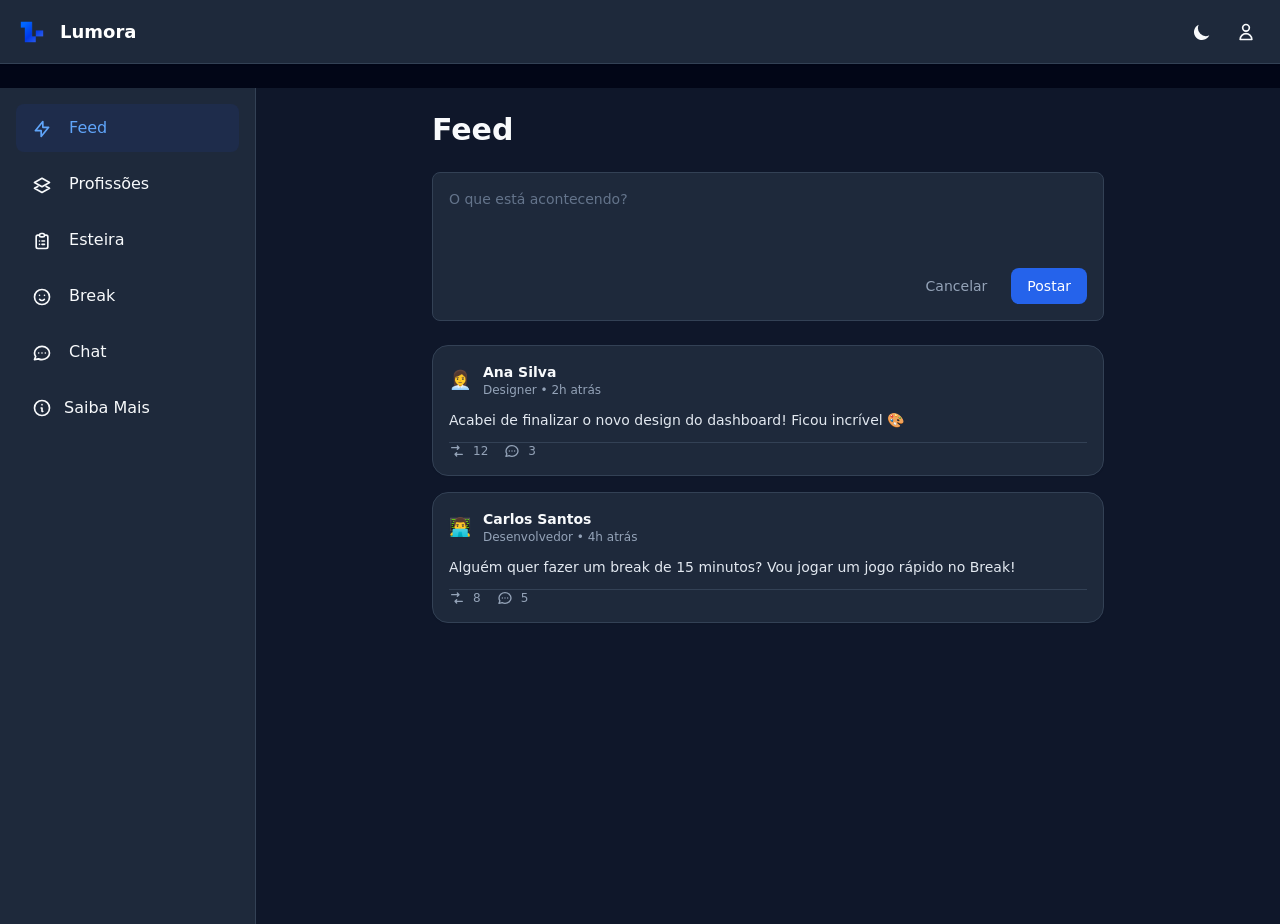
==== commit cb96fb3d: "css" ====
--- a/index.html
+++ b/index.html
@@ -5,7 +5,7 @@
   <meta charset="UTF-8">
   <meta name="viewport" content="width=device-width, initial-scale=1.0">
   <title>Lumora - Plataforma Corporativa</title>
-  <link href="./dist/output.css" rel="stylesheet">
+  <link href="output.css" rel="stylesheet">
   <script>
 
     (function () {
--- a/output.css
+++ b/output.css
@@ -0,0 +1,1118 @@
+*,
+:after,
+:before {
+  --tw-border-spacing-x: 0;
+  --tw-border-spacing-y: 0;
+  --tw-translate-x: 0;
+  --tw-translate-y: 0;
+  --tw-rotate: 0;
+  --tw-skew-x: 0;
+  --tw-skew-y: 0;
+  --tw-scale-x: 1;
+  --tw-scale-y: 1;
+  --tw-pan-x: ;
+  --tw-pan-y: ;
+  --tw-pinch-zoom: ;
+  --tw-scroll-snap-strictness: proximity;
+  --tw-gradient-from-position: ;
+  --tw-gradient-via-position: ;
+  --tw-gradient-to-position: ;
+  --tw-ordinal: ;
+  --tw-slashed-zero: ;
+  --tw-numeric-figure: ;
+  --tw-numeric-spacing: ;
+  --tw-numeric-fraction: ;
+  --tw-ring-inset: ;
+  --tw-ring-offset-width: 0px;
+  --tw-ring-offset-color: #fff;
+  --tw-ring-color: rgba(59, 130, 246, 0.5);
+  --tw-ring-offset-shadow: 0 0 #0000;
+  --tw-ring-shadow: 0 0 #0000;
+  --tw-shadow: 0 0 #0000;
+  --tw-shadow-colored: 0 0 #0000;
+  --tw-blur: ;
+  --tw-brightness: ;
+  --tw-contrast: ;
+  --tw-grayscale: ;
+  --tw-hue-rotate: ;
+  --tw-invert: ;
+  --tw-saturate: ;
+  --tw-sepia: ;
+  --tw-drop-shadow: ;
+  --tw-backdrop-blur: ;
+  --tw-backdrop-brightness: ;
+  --tw-backdrop-contrast: ;
+  --tw-backdrop-grayscale: ;
+  --tw-backdrop-hue-rotate: ;
+  --tw-backdrop-invert: ;
+  --tw-backdrop-opacity: ;
+  --tw-backdrop-saturate: ;
+  --tw-backdrop-sepia: ;
+  --tw-contain-size: ;
+  --tw-contain-layout: ;
+  --tw-contain-paint: ;
+  --tw-contain-style: ;
+}
+::backdrop {
+  --tw-border-spacing-x: 0;
+  --tw-border-spacing-y: 0;
+  --tw-translate-x: 0;
+  --tw-translate-y: 0;
+  --tw-rotate: 0;
+  --tw-skew-x: 0;
+  --tw-skew-y: 0;
+  --tw-scale-x: 1;
+  --tw-scale-y: 1;
+  --tw-pan-x: ;
+  --tw-pan-y: ;
+  --tw-pinch-zoom: ;
+  --tw-scroll-snap-strictness: proximity;
+  --tw-gradient-from-position: ;
+  --tw-gradient-via-position: ;
+  --tw-gradient-to-position: ;
+  --tw-ordinal: ;
+  --tw-slashed-zero: ;
+  --tw-numeric-figure: ;
+  --tw-numeric-spacing: ;
+  --tw-numeric-fraction: ;
+  --tw-ring-inset: ;
+  --tw-ring-offset-width: 0px;
+  --tw-ring-offset-color: #fff;
+  --tw-ring-color: rgba(59, 130, 246, 0.5);
+  --tw-ring-offset-shadow: 0 0 #0000;
+  --tw-ring-shadow: 0 0 #0000;
+  --tw-shadow: 0 0 #0000;
+  --tw-shadow-colored: 0 0 #0000;
+  --tw-blur: ;
+  --tw-brightness: ;
+  --tw-contrast: ;
+  --tw-grayscale: ;
+  --tw-hue-rotate: ;
+  --tw-invert: ;
+  --tw-saturate: ;
+  --tw-sepia: ;
+  --tw-drop-shadow: ;
+  --tw-backdrop-blur: ;
+  --tw-backdrop-brightness: ;
+  --tw-backdrop-contrast: ;
+  --tw-backdrop-grayscale: ;
+  --tw-backdrop-hue-rotate: ;
+  --tw-backdrop-invert: ;
+  --tw-backdrop-opacity: ;
+  --tw-backdrop-saturate: ;
+  --tw-backdrop-sepia: ;
+  --tw-contain-size: ;
+  --tw-contain-layout: ;
+  --tw-contain-paint: ;
+  --tw-contain-style: ;
+} /*! tailwindcss v3.4.18 | MIT License | https://tailwindcss.com*/
+*,
+:after,
+:before {
+  box-sizing: border-box;
+  border: 0 solid #e5e7eb;
+}
+:after,
+:before {
+  --tw-content: "";
+}
+:host,
+html {
+  line-height: 1.5;
+  -webkit-text-size-adjust: 100%;
+  -moz-tab-size: 4;
+  -o-tab-size: 4;
+  tab-size: 4;
+  font-family: ui-sans-serif, system-ui, sans-serif, Apple Color Emoji,
+    Segoe UI Emoji, Segoe UI Symbol, Noto Color Emoji;
+  font-feature-settings: normal;
+  font-variation-settings: normal;
+  -webkit-tap-highlight-color: transparent;
+}
+body {
+  margin: 0;
+  line-height: inherit;
+}
+hr {
+  height: 0;
+  color: inherit;
+  border-top-width: 1px;
+}
+abbr:where([title]) {
+  -webkit-text-decoration: underline dotted;
+  text-decoration: underline dotted;
+}
+h1,
+h2,
+h3,
+h4,
+h5,
+h6 {
+  font-size: inherit;
+  font-weight: inherit;
+}
+a {
+  color: inherit;
+  text-decoration: inherit;
+}
+b,
+strong {
+  font-weight: bolder;
+}
+code,
+kbd,
+pre,
+samp {
+  font-family: ui-monospace, SFMono-Regular, Menlo, Monaco, Consolas,
+    Liberation Mono, Courier New, monospace;
+  font-feature-settings: normal;
+  font-variation-settings: normal;
+  font-size: 1em;
+}
+small {
+  font-size: 80%;
+}
+sub,
+sup {
+  font-size: 75%;
+  line-height: 0;
+  position: relative;
+  vertical-align: baseline;
+}
+sub {
+  bottom: -0.25em;
+}
+sup {
+  top: -0.5em;
+}
+table {
+  text-indent: 0;
+  border-color: inherit;
+  border-collapse: collapse;
+}
+button,
+input,
+optgroup,
+select,
+textarea {
+  font-family: inherit;
+  font-feature-settings: inherit;
+  font-variation-settings: inherit;
+  font-size: 100%;
+  font-weight: inherit;
+  line-height: inherit;
+  letter-spacing: inherit;
+  color: inherit;
+  margin: 0;
+  padding: 0;
+}
+button,
+select {
+  text-transform: none;
+}
+button,
+input:where([type="button"]),
+input:where([type="reset"]),
+input:where([type="submit"]) {
+  -webkit-appearance: button;
+  background-color: transparent;
+  background-image: none;
+}
+:-moz-focusring {
+  outline: auto;
+}
+:-moz-ui-invalid {
+  box-shadow: none;
+}
+progress {
+  vertical-align: baseline;
+}
+::-webkit-inner-spin-button,
+::-webkit-outer-spin-button {
+  height: auto;
+}
+[type="search"] {
+  -webkit-appearance: textfield;
+  outline-offset: -2px;
+}
+::-webkit-search-decoration {
+  -webkit-appearance: none;
+}
+::-webkit-file-upload-button {
+  -webkit-appearance: button;
+  font: inherit;
+}
+summary {
+  display: list-item;
+}
+blockquote,
+dd,
+dl,
+figure,
+h1,
+h2,
+h3,
+h4,
+h5,
+h6,
+hr,
+p,
+pre {
+  margin: 0;
+}
+fieldset {
+  margin: 0;
+}
+fieldset,
+legend {
+  padding: 0;
+}
+menu,
+ol,
+ul {
+  list-style: none;
+  margin: 0;
+  padding: 0;
+}
+dialog {
+  padding: 0;
+}
+textarea {
+  resize: vertical;
+}
+input::-moz-placeholder,
+textarea::-moz-placeholder {
+  opacity: 1;
+  color: #9ca3af;
+}
+input::placeholder,
+textarea::placeholder {
+  opacity: 1;
+  color: #9ca3af;
+}
+[role="button"],
+button {
+  cursor: pointer;
+}
+:disabled {
+  cursor: default;
+}
+audio,
+canvas,
+embed,
+iframe,
+img,
+object,
+svg,
+video {
+  display: block;
+  vertical-align: middle;
+}
+img,
+video {
+  max-width: 100%;
+  height: auto;
+}
+[hidden]:where(:not([hidden="until-found"])) {
+  display: none;
+}
+.sr-only {
+  position: absolute;
+  width: 1px;
+  height: 1px;
+  padding: 0;
+  margin: -1px;
+  overflow: hidden;
+  clip: rect(0, 0, 0, 0);
+  white-space: nowrap;
+  border-width: 0;
+}
+.fixed {
+  position: fixed;
+}
+.absolute {
+  position: absolute;
+}
+.relative {
+  position: relative;
+}
+.inset-x-0 {
+  left: 0;
+  right: 0;
+}
+.bottom-0 {
+  bottom: 0;
+}
+.bottom-1 {
+  bottom: 0.25rem;
+}
+.left-0 {
+  left: 0;
+}
+.left-1\/2 {
+  left: 50%;
+}
+.left-4 {
+  left: 1rem;
+}
+.right-0 {
+  right: 0;
+}
+.right-1 {
+  right: 0.25rem;
+}
+.top-0 {
+  top: 0;
+}
+.top-16 {
+  top: 4rem;
+}
+.top-4 {
+  top: 1rem;
+}
+.z-40 {
+  z-index: 40;
+}
+.z-50 {
+  z-index: 50;
+}
+.mx-auto {
+  margin-left: auto;
+  margin-right: auto;
+}
+.my-0\.5 {
+  margin-top: 0.125rem;
+  margin-bottom: 0.125rem;
+}
+.mb-1 {
+  margin-bottom: 0.25rem;
+}
+.mb-2 {
+  margin-bottom: 0.5rem;
+}
+.mb-3 {
+  margin-bottom: 0.75rem;
+}
+.mb-4 {
+  margin-bottom: 1rem;
+}
+.mb-6 {
+  margin-bottom: 1.5rem;
+}
+.mb-8 {
+  margin-bottom: 2rem;
+}
+.mr-1 {
+  margin-right: 0.25rem;
+}
+.mr-3 {
+  margin-right: 0.75rem;
+}
+.mt-1 {
+  margin-top: 0.25rem;
+}
+.mt-10 {
+  margin-top: 2.5rem;
+}
+.mt-3 {
+  margin-top: 0.75rem;
+}
+.mt-4 {
+  margin-top: 1rem;
+}
+.mt-6 {
+  margin-top: 1.5rem;
+}
+.block {
+  display: block;
+}
+.inline {
+  display: inline;
+}
+.flex {
+  display: flex;
+}
+.inline-flex {
+  display: inline-flex;
+}
+.grid {
+  display: grid;
+}
+.hidden {
+  display: none;
+}
+.h-0\.5 {
+  height: 0.125rem;
+}
+.h-16 {
+  height: 4rem;
+}
+.h-28 {
+  height: 7rem;
+}
+.h-4 {
+  height: 1rem;
+}
+.h-44 {
+  height: 11rem;
+}
+.h-5 {
+  height: 1.25rem;
+}
+.h-8 {
+  height: 2rem;
+}
+.h-9 {
+  height: 2.25rem;
+}
+.h-full {
+  height: 100%;
+}
+.h-screen {
+  height: 100vh;
+}
+.min-h-screen {
+  min-height: 100vh;
+}
+.w-28 {
+  width: 7rem;
+}
+.w-4 {
+  width: 1rem;
+}
+.w-5 {
+  width: 1.25rem;
+}
+.w-64 {
+  width: 16rem;
+}
+.w-8 {
+  width: 2rem;
+}
+.w-9 {
+  width: 2.25rem;
+}
+.w-full {
+  width: 100%;
+}
+.max-w-2xl {
+  max-width: 42rem;
+}
+.max-w-4xl {
+  max-width: 56rem;
+}
+.max-w-6xl {
+  max-width: 72rem;
+}
+.max-w-7xl {
+  max-width: 80rem;
+}
+.max-w-md {
+  max-width: 28rem;
+}
+.max-w-xl {
+  max-width: 36rem;
+}
+.flex-1 {
+  flex: 1 1 0%;
+}
+.flex-shrink-0 {
+  flex-shrink: 0;
+}
+.-translate-x-1\/2 {
+  --tw-translate-x: -50%;
+}
+.-translate-x-1\/2,
+.translate-y-1\/2 {
+  transform: translate(var(--tw-translate-x), var(--tw-translate-y))
+    rotate(var(--tw-rotate)) skewX(var(--tw-skew-x)) skewY(var(--tw-skew-y))
+    scaleX(var(--tw-scale-x)) scaleY(var(--tw-scale-y));
+}
+.translate-y-1\/2 {
+  --tw-translate-y: 50%;
+}
+.resize-none {
+  resize: none;
+}
+.list-inside {
+  list-style-position: inside;
+}
+.list-disc {
+  list-style-type: disc;
+}
+.grid-cols-1 {
+  grid-template-columns: repeat(1, minmax(0, 1fr));
+}
+.flex-col {
+  flex-direction: column;
+}
+.flex-wrap {
+  flex-wrap: wrap;
+}
+.items-start {
+  align-items: flex-start;
+}
+.items-center {
+  align-items: center;
+}
+.justify-end {
+  justify-content: flex-end;
+}
+.justify-center {
+  justify-content: center;
+}
+.justify-between {
+  justify-content: space-between;
+}
+.gap-10 {
+  gap: 2.5rem;
+}
+.gap-2 {
+  gap: 0.5rem;
+}
+.gap-3 {
+  gap: 0.75rem;
+}
+.gap-4 {
+  gap: 1rem;
+}
+.space-y-1 > :not([hidden]) ~ :not([hidden]) {
+  --tw-space-y-reverse: 0;
+  margin-top: calc(0.25rem * (1 - var(--tw-space-y-reverse)));
+  margin-bottom: calc(0.25rem * var(--tw-space-y-reverse));
+}
+.space-y-2 > :not([hidden]) ~ :not([hidden]) {
+  --tw-space-y-reverse: 0;
+  margin-top: calc(0.5rem * (1 - var(--tw-space-y-reverse)));
+  margin-bottom: calc(0.5rem * var(--tw-space-y-reverse));
+}
+.space-y-3 > :not([hidden]) ~ :not([hidden]) {
+  --tw-space-y-reverse: 0;
+  margin-top: calc(0.75rem * (1 - var(--tw-space-y-reverse)));
+  margin-bottom: calc(0.75rem * var(--tw-space-y-reverse));
+}
+.space-y-4 > :not([hidden]) ~ :not([hidden]) {
+  --tw-space-y-reverse: 0;
+  margin-top: calc(1rem * (1 - var(--tw-space-y-reverse)));
+  margin-bottom: calc(1rem * var(--tw-space-y-reverse));
+}
+.space-y-6 > :not([hidden]) ~ :not([hidden]) {
+  --tw-space-y-reverse: 0;
+  margin-top: calc(1.5rem * (1 - var(--tw-space-y-reverse)));
+  margin-bottom: calc(1.5rem * var(--tw-space-y-reverse));
+}
+.overflow-hidden {
+  overflow: hidden;
+}
+.overflow-x-auto {
+  overflow-x: auto;
+}
+.overflow-y-auto {
+  overflow-y: auto;
+}
+.whitespace-nowrap {
+  white-space: nowrap;
+}
+.whitespace-pre-wrap {
+  white-space: pre-wrap;
+}
+.rounded-2xl {
+  border-radius: 1rem;
+}
+.rounded-3xl {
+  border-radius: 1.5rem;
+}
+.rounded-full {
+  border-radius: 9999px;
+}
+.rounded-lg {
+  border-radius: 0.5rem;
+}
+.rounded-sm {
+  border-radius: 0.125rem;
+}
+.rounded-xl {
+  border-radius: 0.75rem;
+}
+.border {
+  border-width: 1px;
+}
+.border-4 {
+  border-width: 4px;
+}
+.border-b {
+  border-bottom-width: 1px;
+}
+.border-r {
+  border-right-width: 1px;
+}
+.border-t {
+  border-top-width: 1px;
+}
+.border-slate-200 {
+  --tw-border-opacity: 1;
+  border-color: rgb(226 232 240 / var(--tw-border-opacity, 1));
+}
+.border-slate-300 {
+  --tw-border-opacity: 1;
+  border-color: rgb(203 213 225 / var(--tw-border-opacity, 1));
+}
+.border-slate-800 {
+  --tw-border-opacity: 1;
+  border-color: rgb(30 41 59 / var(--tw-border-opacity, 1));
+}
+.border-white {
+  --tw-border-opacity: 1;
+  border-color: rgb(255 255 255 / var(--tw-border-opacity, 1));
+}
+.bg-blue-100 {
+  --tw-bg-opacity: 1;
+  background-color: rgb(219 234 254 / var(--tw-bg-opacity, 1));
+}
+.bg-blue-50 {
+  --tw-bg-opacity: 1;
+  background-color: rgb(239 246 255 / var(--tw-bg-opacity, 1));
+}
+.bg-blue-600 {
+  --tw-bg-opacity: 1;
+  background-color: rgb(37 99 235 / var(--tw-bg-opacity, 1));
+}
+.bg-slate-100 {
+  --tw-bg-opacity: 1;
+  background-color: rgb(241 245 249 / var(--tw-bg-opacity, 1));
+}
+.bg-slate-50 {
+  --tw-bg-opacity: 1;
+  background-color: rgb(248 250 252 / var(--tw-bg-opacity, 1));
+}
+.bg-slate-800 {
+  --tw-bg-opacity: 1;
+  background-color: rgb(30 41 59 / var(--tw-bg-opacity, 1));
+}
+.bg-slate-900\/40 {
+  background-color: rgba(15, 23, 42, 0.4);
+}
+.bg-slate-900\/60 {
+  background-color: rgba(15, 23, 42, 0.6);
+}
+.bg-slate-900\/80 {
+  background-color: rgba(15, 23, 42, 0.8);
+}
+.bg-slate-950\/60 {
+  background-color: rgba(2, 6, 23, 0.6);
+}
+.bg-transparent {
+  background-color: transparent;
+}
+.bg-white {
+  --tw-bg-opacity: 1;
+  background-color: rgb(255 255 255 / var(--tw-bg-opacity, 1));
+}
+.bg-gradient-to-b {
+  background-image: linear-gradient(to bottom, var(--tw-gradient-stops));
+}
+.bg-gradient-to-br {
+  background-image: linear-gradient(to bottom right, var(--tw-gradient-stops));
+}
+.from-blue-500 {
+  --tw-gradient-from: #3b82f6 var(--tw-gradient-from-position);
+  --tw-gradient-to: rgba(59, 130, 246, 0) var(--tw-gradient-to-position);
+  --tw-gradient-stops: var(--tw-gradient-from), var(--tw-gradient-to);
+}
+.from-blue-600\/20 {
+  --tw-gradient-from: rgba(37, 99, 235, 0.2) var(--tw-gradient-from-position);
+  --tw-gradient-to: rgba(37, 99, 235, 0) var(--tw-gradient-to-position);
+  --tw-gradient-stops: var(--tw-gradient-from), var(--tw-gradient-to);
+}
+.from-sky-400 {
+  --tw-gradient-from: #38bdf8 var(--tw-gradient-from-position);
+  --tw-gradient-to: rgba(56, 189, 248, 0) var(--tw-gradient-to-position);
+  --tw-gradient-stops: var(--tw-gradient-from), var(--tw-gradient-to);
+}
+.via-blue-500 {
+  --tw-gradient-to: rgba(59, 130, 246, 0) var(--tw-gradient-to-position);
+  --tw-gradient-stops: var(--tw-gradient-from),
+    #3b82f6 var(--tw-gradient-via-position), var(--tw-gradient-to);
+}
+.via-slate-900 {
+  --tw-gradient-to: rgba(15, 23, 42, 0) var(--tw-gradient-to-position);
+  --tw-gradient-stops: var(--tw-gradient-from),
+    #0f172a var(--tw-gradient-via-position), var(--tw-gradient-to);
+}
+.to-blue-700 {
+  --tw-gradient-to: #1d4ed8 var(--tw-gradient-to-position);
+}
+.to-purple-500\/10 {
+  --tw-gradient-to: rgba(168, 85, 247, 0.1) var(--tw-gradient-to-position);
+}
+.to-purple-600 {
+  --tw-gradient-to: #9333ea var(--tw-gradient-to-position);
+}
+.object-cover {
+  -o-object-fit: cover;
+  object-fit: cover;
+}
+.p-2 {
+  padding: 0.5rem;
+}
+.p-3 {
+  padding: 0.75rem;
+}
+.p-4 {
+  padding: 1rem;
+}
+.p-5 {
+  padding: 1.25rem;
+}
+.p-6 {
+  padding: 1.5rem;
+}
+.px-2 {
+  padding-left: 0.5rem;
+  padding-right: 0.5rem;
+}
+.px-3 {
+  padding-left: 0.75rem;
+  padding-right: 0.75rem;
+}
+.px-4 {
+  padding-left: 1rem;
+  padding-right: 1rem;
+}
+.px-6 {
+  padding-left: 1.5rem;
+  padding-right: 1.5rem;
+}
+.py-1\.5 {
+  padding-top: 0.375rem;
+  padding-bottom: 0.375rem;
+}
+.py-2 {
+  padding-top: 0.5rem;
+  padding-bottom: 0.5rem;
+}
+.py-3 {
+  padding-top: 0.75rem;
+  padding-bottom: 0.75rem;
+}
+.pb-2 {
+  padding-bottom: 0.5rem;
+}
+.pb-8 {
+  padding-bottom: 2rem;
+}
+.pt-16 {
+  padding-top: 4rem;
+}
+.pt-2 {
+  padding-top: 0.5rem;
+}
+.text-left {
+  text-align: left;
+}
+.text-right {
+  text-align: right;
+}
+.font-mono {
+  font-family: ui-monospace, SFMono-Regular, Menlo, Monaco, Consolas,
+    Liberation Mono, Courier New, monospace;
+}
+.text-2xl {
+  font-size: 1.5rem;
+  line-height: 2rem;
+}
+.text-3xl {
+  font-size: 1.875rem;
+  line-height: 2.25rem;
+}
+.text-\[11px\] {
+  font-size: 11px;
+}
+.text-lg {
+  font-size: 1.125rem;
+  line-height: 1.75rem;
+}
+.text-sm {
+  font-size: 0.875rem;
+  line-height: 1.25rem;
+}
+.text-xl {
+  font-size: 1.25rem;
+  line-height: 1.75rem;
+}
+.text-xs {
+  font-size: 0.75rem;
+  line-height: 1rem;
+}
+.font-bold {
+  font-weight: 700;
+}
+.font-medium {
+  font-weight: 500;
+}
+.font-semibold {
+  font-weight: 600;
+}
+.uppercase {
+  text-transform: uppercase;
+}
+.leading-tight {
+  line-height: 1.25;
+}
+.tracking-\[0\.18em\] {
+  letter-spacing: 0.18em;
+}
+.tracking-\[0\.22em\] {
+  letter-spacing: 0.22em;
+}
+.text-blue-400 {
+  --tw-text-opacity: 1;
+  color: rgb(96 165 250 / var(--tw-text-opacity, 1));
+}
+.text-blue-600 {
+  --tw-text-opacity: 1;
+  color: rgb(37 99 235 / var(--tw-text-opacity, 1));
+}
+.text-slate-100 {
+  --tw-text-opacity: 1;
+  color: rgb(241 245 249 / var(--tw-text-opacity, 1));
+}
+.text-slate-200 {
+  --tw-text-opacity: 1;
+  color: rgb(226 232 240 / var(--tw-text-opacity, 1));
+}
+.text-slate-300 {
+  --tw-text-opacity: 1;
+  color: rgb(203 213 225 / var(--tw-text-opacity, 1));
+}
+.text-slate-400 {
+  --tw-text-opacity: 1;
+  color: rgb(148 163 184 / var(--tw-text-opacity, 1));
+}
+.text-slate-500 {
+  --tw-text-opacity: 1;
+  color: rgb(100 116 139 / var(--tw-text-opacity, 1));
+}
+.text-slate-600 {
+  --tw-text-opacity: 1;
+  color: rgb(71 85 105 / var(--tw-text-opacity, 1));
+}
+.text-slate-700 {
+  --tw-text-opacity: 1;
+  color: rgb(51 65 85 / var(--tw-text-opacity, 1));
+}
+.text-slate-900 {
+  --tw-text-opacity: 1;
+  color: rgb(15 23 42 / var(--tw-text-opacity, 1));
+}
+.text-white {
+  --tw-text-opacity: 1;
+  color: rgb(255 255 255 / var(--tw-text-opacity, 1));
+}
+.text-white\/80 {
+  color: hsla(0, 0%, 100%, 0.8);
+}
+.placeholder-slate-400::-moz-placeholder {
+  --tw-placeholder-opacity: 1;
+  color: rgb(148 163 184 / var(--tw-placeholder-opacity, 1));
+}
+.placeholder-slate-400::placeholder {
+  --tw-placeholder-opacity: 1;
+  color: rgb(148 163 184 / var(--tw-placeholder-opacity, 1));
+}
+.shadow {
+  --tw-shadow: 0 1px 3px 0 rgba(0, 0, 0, 0.1), 0 1px 2px -1px rgba(0, 0, 0, 0.1);
+  --tw-shadow-colored: 0 1px 3px 0 var(--tw-shadow-color),
+    0 1px 2px -1px var(--tw-shadow-color);
+}
+.shadow,
+.shadow-lg {
+  box-shadow: var(--tw-ring-offset-shadow, 0 0 #0000),
+    var(--tw-ring-shadow, 0 0 #0000), var(--tw-shadow);
+}
+.shadow-lg {
+  --tw-shadow: 0 10px 15px -3px rgba(0, 0, 0, 0.1),
+    0 4px 6px -4px rgba(0, 0, 0, 0.1);
+  --tw-shadow-colored: 0 10px 15px -3px var(--tw-shadow-color),
+    0 4px 6px -4px var(--tw-shadow-color);
+}
+.shadow-sm {
+  --tw-shadow: 0 1px 2px 0 rgba(0, 0, 0, 0.05);
+  --tw-shadow-colored: 0 1px 2px 0 var(--tw-shadow-color);
+  box-shadow: var(--tw-ring-offset-shadow, 0 0 #0000),
+    var(--tw-ring-shadow, 0 0 #0000), var(--tw-shadow);
+}
+.transition-colors {
+  transition-property: color, background-color, border-color,
+    text-decoration-color, fill, stroke;
+  transition-timing-function: cubic-bezier(0.4, 0, 0.2, 1);
+  transition-duration: 0.15s;
+}
+.hover\:bg-blue-700:hover {
+  --tw-bg-opacity: 1;
+  background-color: rgb(29 78 216 / var(--tw-bg-opacity, 1));
+}
+.hover\:bg-slate-100:hover {
+  --tw-bg-opacity: 1;
+  background-color: rgb(241 245 249 / var(--tw-bg-opacity, 1));
+}
+.hover\:text-white:hover {
+  --tw-text-opacity: 1;
+  color: rgb(255 255 255 / var(--tw-text-opacity, 1));
+}
+.focus\:outline-none:focus {
+  outline: 2px solid transparent;
+  outline-offset: 2px;
+}
+.focus\:ring-2:focus {
+  --tw-ring-offset-shadow: var(--tw-ring-inset) 0 0 0
+    var(--tw-ring-offset-width) var(--tw-ring-offset-color);
+  --tw-ring-shadow: var(--tw-ring-inset) 0 0 0
+    calc(2px + var(--tw-ring-offset-width)) var(--tw-ring-color);
+  box-shadow: var(--tw-ring-offset-shadow), var(--tw-ring-shadow),
+    var(--tw-shadow, 0 0 #0000);
+}
+.focus\:ring-blue-500:focus {
+  --tw-ring-opacity: 1;
+  --tw-ring-color: rgb(59 130 246 / var(--tw-ring-opacity, 1));
+}
+.dark\:block:is(.dark *) {
+  display: block;
+}
+.dark\:hidden:is(.dark *) {
+  display: none;
+}
+.dark\:border-slate-600:is(.dark *) {
+  --tw-border-opacity: 1;
+  border-color: rgb(71 85 105 / var(--tw-border-opacity, 1));
+}
+.dark\:border-slate-700:is(.dark *) {
+  --tw-border-opacity: 1;
+  border-color: rgb(51 65 85 / var(--tw-border-opacity, 1));
+}
+.dark\:bg-blue-900\/20:is(.dark *) {
+  background-color: rgba(30, 58, 138, 0.2);
+}
+.dark\:bg-blue-900\/30:is(.dark *) {
+  background-color: rgba(30, 58, 138, 0.3);
+}
+.dark\:bg-slate-100:is(.dark *) {
+  --tw-bg-opacity: 1;
+  background-color: rgb(241 245 249 / var(--tw-bg-opacity, 1));
+}
+.dark\:bg-slate-700:is(.dark *) {
+  --tw-bg-opacity: 1;
+  background-color: rgb(51 65 85 / var(--tw-bg-opacity, 1));
+}
+.dark\:bg-slate-800:is(.dark *) {
+  --tw-bg-opacity: 1;
+  background-color: rgb(30 41 59 / var(--tw-bg-opacity, 1));
+}
+.dark\:bg-slate-900:is(.dark *) {
+  --tw-bg-opacity: 1;
+  background-color: rgb(15 23 42 / var(--tw-bg-opacity, 1));
+}
+.dark\:bg-slate-950:is(.dark *) {
+  --tw-bg-opacity: 1;
+  background-color: rgb(2 6 23 / var(--tw-bg-opacity, 1));
+}
+.dark\:text-blue-400:is(.dark *) {
+  --tw-text-opacity: 1;
+  color: rgb(96 165 250 / var(--tw-text-opacity, 1));
+}
+.dark\:text-slate-200:is(.dark *) {
+  --tw-text-opacity: 1;
+  color: rgb(226 232 240 / var(--tw-text-opacity, 1));
+}
+.dark\:text-slate-300:is(.dark *) {
+  --tw-text-opacity: 1;
+  color: rgb(203 213 225 / var(--tw-text-opacity, 1));
+}
+.dark\:text-slate-400:is(.dark *) {
+  --tw-text-opacity: 1;
+  color: rgb(148 163 184 / var(--tw-text-opacity, 1));
+}
+.dark\:text-slate-50:is(.dark *) {
+  --tw-text-opacity: 1;
+  color: rgb(248 250 252 / var(--tw-text-opacity, 1));
+}
+.dark\:text-white:is(.dark *) {
+  --tw-text-opacity: 1;
+  color: rgb(255 255 255 / var(--tw-text-opacity, 1));
+}
+.dark\:placeholder-slate-500:is(.dark *)::-moz-placeholder {
+  --tw-placeholder-opacity: 1;
+  color: rgb(100 116 139 / var(--tw-placeholder-opacity, 1));
+}
+.dark\:placeholder-slate-500:is(.dark *)::placeholder {
+  --tw-placeholder-opacity: 1;
+  color: rgb(100 116 139 / var(--tw-placeholder-opacity, 1));
+}
+.dark\:hover\:bg-slate-700:hover:is(.dark *) {
+  --tw-bg-opacity: 1;
+  background-color: rgb(51 65 85 / var(--tw-bg-opacity, 1));
+}
+.dark\:focus\:ring-blue-400:focus:is(.dark *) {
+  --tw-ring-opacity: 1;
+  --tw-ring-color: rgb(96 165 250 / var(--tw-ring-opacity, 1));
+}
+@media (min-width: 640px) {
+  .sm\:inline {
+    display: inline;
+  }
+  .sm\:grid-cols-2 {
+    grid-template-columns: repeat(2, minmax(0, 1fr));
+  }
+}
+@media (min-width: 768px) {
+  .md\:col-span-2 {
+    grid-column: span 2 / span 2;
+  }
+  .md\:block {
+    display: block;
+  }
+  .md\:hidden {
+    display: none;
+  }
+  .md\:w-64 {
+    width: 16rem;
+  }
+  .md\:max-w-3xl {
+    max-width: 48rem;
+  }
+  .md\:grid-cols-2 {
+    grid-template-columns: repeat(2, minmax(0, 1fr));
+  }
+  .md\:grid-cols-3 {
+    grid-template-columns: repeat(3, minmax(0, 1fr));
+  }
+  .md\:flex-row {
+    flex-direction: row;
+  }
+  .md\:items-end {
+    align-items: flex-end;
+  }
+  .md\:justify-between {
+    justify-content: space-between;
+  }
+  .md\:p-6 {
+    padding: 1.5rem;
+  }
+  .md\:text-2xl {
+    font-size: 1.5rem;
+    line-height: 2rem;
+  }
+  .md\:text-4xl {
+    font-size: 2.25rem;
+    line-height: 2.5rem;
+  }
+  .md\:text-base {
+    font-size: 1rem;
+    line-height: 1.5rem;
+  }
+}
+@media (min-width: 1024px) {
+  .lg\:grid-cols-3 {
+    grid-template-columns: repeat(3, minmax(0, 1fr));
+  }
+}
